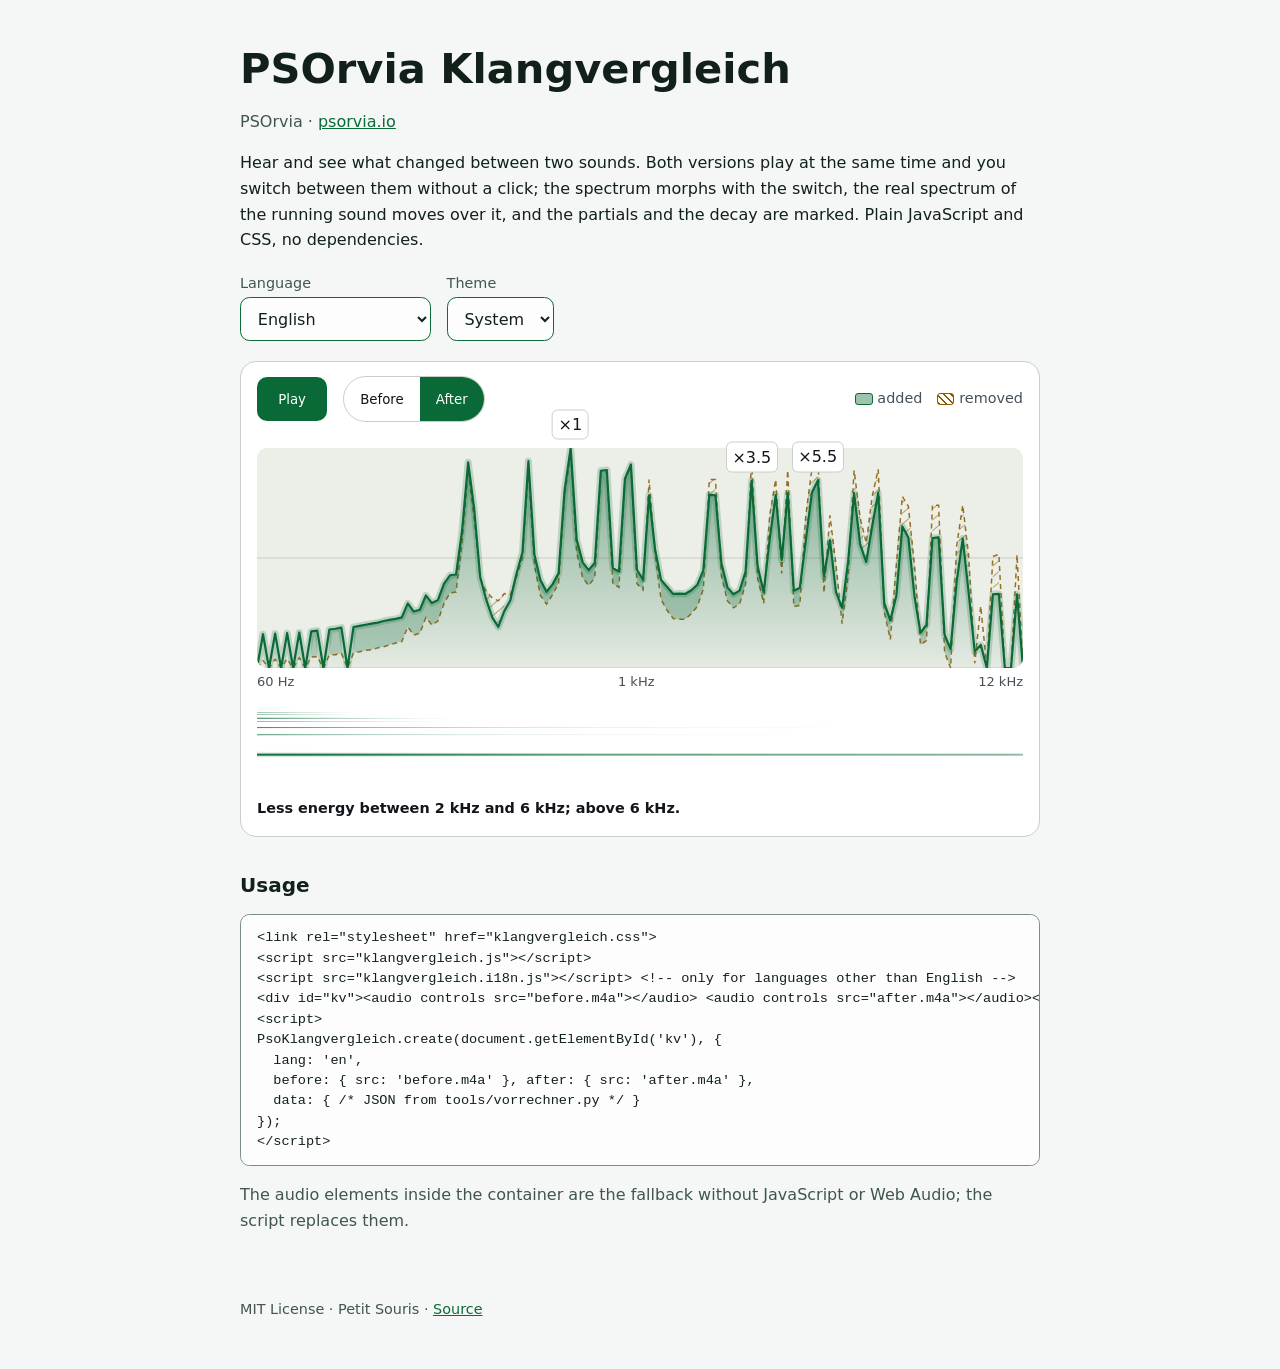
==== index.html @ 24c69f43 "PSOrvia Klangvergleich 1.0.0: before/after listening and spectrum comparison for your website" ====
<!doctype html>
<html lang="en">
<head>
<meta charset="utf-8">
<meta name="viewport" content="width=device-width,initial-scale=1">
<title>PSOrvia Klangvergleich</title>
<meta name="description" content="Hear and see the difference between two sounds: synchronous before/after switch, spectrum areas, live line. Plain JavaScript, no dependencies.">
<link rel="stylesheet" href="klangvergleich.css">
<style>
:root{color-scheme:light dark;--bg:#f4f7f5;--fg:#12201a;--mut:#41564b;--ac:#0a6b38;--card:rgba(255,255,255,.72);--ln:#7a8f84}
@media (prefers-color-scheme:dark){:root:not([data-theme=light]){--bg:#07100c;--fg:#e6f2ec;--mut:#9db5a9;--ac:#3ddc84;--card:rgba(7,16,12,.6);--ln:#5f7769}}
:root[data-theme=dark]{color-scheme:dark;--bg:#07100c;--fg:#e6f2ec;--mut:#9db5a9;--ac:#3ddc84;--card:rgba(7,16,12,.6);--ln:#5f7769}
:root[data-theme=light]{color-scheme:light}
*{box-sizing:border-box}html,body{margin:0}
body{background:var(--bg);color:var(--fg);font:16px/1.6 system-ui,sans-serif;overflow-wrap:anywhere}
main{max-width:52rem;margin:0 auto;padding:5vh 16px 2rem}
h1{font-size:clamp(1.9rem,8vw,2.6rem);margin:0 0 .3rem;line-height:1.15}h2{font-size:1.25rem;margin:2rem 0 .3rem}
.mut{color:var(--mut)}a{color:var(--ac)}
.bar{display:flex;flex-wrap:wrap;gap:.7rem 1rem;margin:1.2rem 0}.bar div{display:flex;flex-direction:column;gap:.15rem}
label{font-size:.9rem;color:var(--mut)}
select{font:inherit;padding:.55rem .8rem;min-height:44px;border-radius:.6rem;border:1px solid var(--ac);background:var(--card);color:var(--fg)}
select:focus-visible,a:focus-visible,pre:focus-visible{outline:3px solid var(--fg);outline-offset:2px}
pre{background:var(--card);border:1px solid var(--ln);padding:.8rem 1rem;border-radius:.6rem;overflow-x:auto;font:.85rem/1.5 ui-monospace,monospace;white-space:pre;overflow-wrap:normal}
footer{max-width:52rem;margin:0 auto;padding:1rem 16px 3rem;font-size:.9rem;color:var(--mut)}
</style>
</head>
<body>
<main>
<h1>PSOrvia Klangvergleich</h1>
<p class="mut">PSOrvia · <a href="https://psorvia.io">psorvia.io</a></p>
<p>Hear and see what changed between two sounds. Both versions play at the same time and you switch between them without a click; the spectrum morphs with the switch, the real spectrum of the running sound moves over it, and the partials and the decay are marked. Plain JavaScript and CSS, no dependencies.</p>
<div class="bar">
<div><label for="lang">Language</label><select id="lang"><option value="en">English</option><option value="de">Deutsch</option><option value="bg">Български</option><option value="cs">Čeština</option><option value="da">Dansk</option><option value="el">Ελληνικά</option><option value="es">Español</option><option value="et">Eesti</option><option value="fi">Suomi</option><option value="fr">Français</option><option value="ga">Gaeilge</option><option value="hr">Hrvatski</option><option value="hu">Magyar</option><option value="id">Indonesia</option><option value="it">Italiano</option><option value="lt">Lietuvių</option><option value="lv">Latviešu</option><option value="mt">Malti</option><option value="nb">Norsk bokmål</option><option value="nl">Nederlands</option><option value="pl">Polski</option><option value="pt">Português</option><option value="pt-BR">Português (Brasil)</option><option value="ro">Română</option><option value="sk">Slovenčina</option><option value="sl">Slovenščina</option><option value="sv">Svenska</option><option value="tr">Türkçe</option><option value="uk">Українська</option></select></div>
<div><label for="theme">Theme</label><select id="theme"><option value="">System</option><option value="light">Light</option><option value="dark">Dark</option></select></div>
</div>
<div id="kv" data-klangvergleich></div>
<h2>Usage</h2>
<pre tabindex="0">&lt;link rel="stylesheet" href="klangvergleich.css"&gt;
&lt;script src="klangvergleich.js"&gt;&lt;/script&gt;
&lt;script src="klangvergleich.i18n.js"&gt;&lt;/script&gt; &lt;!-- only for languages other than English --&gt;
&lt;div id="kv"&gt;&lt;audio controls src="before.m4a"&gt;&lt;/audio&gt; &lt;audio controls src="after.m4a"&gt;&lt;/audio&gt;&lt;/div&gt;
&lt;script&gt;
PsoKlangvergleich.create(document.getElementById('kv'), {
  lang: 'en',
  before: { src: 'before.m4a' }, after: { src: 'after.m4a' },
  data: { /* JSON from tools/vorrechner.py */ }
});
&lt;/script&gt;</pre>
<p class="mut">The audio elements inside the container are the fallback without JavaScript or Web Audio; the script replaces them.</p>
</main>
<footer>MIT License · Petit Souris · <a href="https://github.com/h-peterseim/psorvia-klangvergleich">Source</a></footer>
<script src="klangvergleich.js"></script>
<script src="klangvergleich.i18n.js"></script>
<script id="demo-data" type="application/json">{"before":[-90.0,-58.0,-90.0,-57.6,-90.0,-57.5,-90.0,-57.2,-90.0,-57.0,-56.9,-90.0,-56.4,-56.4,-56.0,-90.0,-55.9,-55.6,-55.2,-55.0,-54.5,-54.2,-53.7,-53.2,-52.8,-48.8,-51.0,-50.5,-46.2,-48.3,-47.2,-42.4,-39.5,-39.3,-25.7,-6.4,-19.1,-35.7,-39.1,-40.9,-41.7,-39.7,-40.1,-35.3,-30.1,-6.1,-32.0,-40.2,-42.6,-40.0,-36.9,-13.2,-1.2,-28.6,-35.4,-37.5,-35.3,-6.8,-6.6,-37.0,-38.0,-8.8,-4.8,-37.0,-38.7,-8.6,-29.1,-41.3,-44.3,-46.5,-46.7,-46.7,-45.2,-43.2,-38.5,-8.6,-8.6,-35.0,-41.7,-43.6,-42.5,-37.2,-3.4,-35.5,-42.4,-18.4,-8.6,-34.2,-6.1,-43.3,-42.9,-18.3,-5.8,-3.4,-39.5,-18.4,-31.9,-47.9,-34.8,-6.1,-19.0,-25.9,-13.2,-5.8,-44.8,-52.2,-31.9,-13.2,-15.9,-32.0,-53.7,-52.5,-15.6,-15.6,-55.8,-60.4,-26.8,-15.6,-29.6,-58.7,-43.1,-64.9,-29.6,-29.0,-70.1,-71.9,-29.1,-69.1],"after":[-90.0,-50.8,-90.0,-50.6,-90.0,-50.5,-90.0,-50.3,-90.0,-50.0,-49.8,-90.0,-49.5,-49.3,-49.0,-90.0,-48.8,-48.5,-48.2,-47.9,-47.6,-47.2,-46.9,-46.6,-46.2,-42.4,-44.6,-44.1,-40.2,-42.3,-41.5,-37.0,-34.7,-34.5,-22.6,-3.9,-16.5,-35.1,-41.3,-46.2,-48.8,-44.5,-41.6,-34.5,-28.5,-3.6,-29.1,-36.0,-39.2,-37.2,-34.2,-11.6,0.0,-25.0,-31.2,-33.3,-31.3,-6.2,-6.0,-32.8,-33.7,-8.4,-4.5,-33.2,-35.9,-12.9,-27.6,-36.0,-37.9,-39.8,-39.7,-39.8,-38.8,-37.3,-33.4,-12.8,-12.9,-31.5,-38.0,-39.9,-38.9,-33.7,-8.9,-32.2,-39.3,-24.8,-12.8,-30.5,-12.3,-38.9,-38.1,-25.1,-12.2,-8.8,-35.0,-25.1,-39.3,-43.6,-31.0,-12.3,-26.2,-31.1,-21.2,-12.2,-42.3,-47.0,-40.2,-21.4,-24.4,-40.4,-50.4,-48.2,-24.6,-24.4,-51.0,-54.8,-36.5,-24.7,-39.7,-55.5,-53.7,-64.2,-39.9,-39.8,-69.2,-69.1,-39.9,-65.4],"bands":[{"from":0,"to":500,"delta":2.5},{"from":500,"to":2000,"delta":-0.4},{"from":2000,"to":6000,"delta":-6.0},{"from":6000,"to":12000,"delta":-9.1}],"peaks":[{"hz":522.9,"db":0.0,"ratio":1.0},{"hz":1831.1,"db":-22.0,"ratio":3.5},{"hz":2877.7,"db":-21.6,"ratio":5.5}],"spectrogram":{"before":"media/glocke-before.png","after":"media/glocke-after.png"}}</script>
<script>
(function(){
var host=document.getElementById('kv'),data=JSON.parse(document.getElementById('demo-data').textContent),api=null;
function build(){
  if(api)api.destroy();
  var l=document.getElementById('lang').value;host.lang=l;
  api=PsoKlangvergleich.create(host,{lang:l,before:{src:'media/glocke-vorher.m4a'},after:{src:'media/glocke-nachher.m4a'},data:data});
}
document.getElementById('lang').addEventListener('change',build);
document.getElementById('theme').addEventListener('change',function(e){var v=e.target.value;if(v)document.documentElement.dataset.theme=v;else delete document.documentElement.dataset.theme});
var q=new URLSearchParams(location.search).get('lang');if(q)document.getElementById('lang').value=q;
host.insertAdjacentHTML('afterbegin','<audio controls src="media/glocke-vorher.m4a"></audio> <audio controls src="media/glocke-nachher.m4a"></audio>');
build();
})();
</script>
</body>
</html>
---- klangvergleich.css ----
/*! PSOrvia Klangvergleich 1.0.0 | MIT | Petit Souris | PSOrvia · psorvia.io */
.pk{--pk-bg: #ffffff;--pk-bg2: #eceee8;--pk-fg: #12161b;--pk-mut: #455059;--pk-line: #c9cec6;--pk-a: #0a6a37;--pk-on: #ffffff;--pk-b: #8a5a00;--pk-focus: #0a4fc4;box-sizing: border-box;border: 1px solid var(--pk-line);border-radius: 16px;padding: .9rem 1rem 1rem;background: var(--pk-bg);color: var(--pk-fg);font: 16px/1.5 system-ui,sans-serif}@media (prefers-color-scheme: dark){:root:not([data-theme="light"]) .pk{--pk-bg: #12171d;--pk-bg2: #1a2028;--pk-fg: #e9edf0;--pk-mut: #a9b3bb;--pk-line: #333c46;--pk-a: #7dffa8;--pk-on: #04140a;--pk-b: #ffc46b;--pk-focus: #8db4ff}}:root[data-theme="dark"] .pk{--pk-bg: #12171d;--pk-bg2: #1a2028;--pk-fg: #e9edf0;--pk-mut: #a9b3bb;--pk-line: #333c46;--pk-a: #7dffa8;--pk-on: #04140a;--pk-b: #ffc46b;--pk-focus: #8db4ff}.pk *,.pk *::before,.pk *::after{box-sizing: border-box}.pk__head{display: flex;flex-wrap: wrap;align-items: center;gap: .5rem 1rem;margin-bottom: .6rem}.pk__btn{min-height: 2.75rem;padding: 0 1.2rem;border-radius: 10px;border: 2px solid var(--pk-a);background: var(--pk-a);color: var(--pk-on);font: 600 1rem inherit;font-family: inherit;cursor: pointer}.pk__chips{display: inline-flex;border: 1px solid var(--pk-line);border-radius: 999px;overflow: hidden}.pk__chip{min-height: 2.75rem;padding: 0 1rem;border: 0;background: transparent;color: var(--pk-fg);font: 600 .95rem inherit;font-family: inherit;cursor: pointer}.pk__chip[aria-pressed="true"]{background: var(--pk-a);color: var(--pk-on)}.pk button:focus-visible{outline: 3px solid var(--pk-focus);outline-offset: 2px}.pk__legend{margin-left: auto;display: inline-flex;align-items: center;gap: .3rem;color: var(--pk-mut);font-size: .9rem}.pk__sw{display: inline-block;width: 1.1rem;height: .8rem;border-radius: 3px;border: 1px solid var(--pk-a)}.pk__sw--gain{background: color-mix(in srgb,var(--pk-a) 40%,transparent)}.pk__sw--loss{margin-left: .6rem;border-color: var(--pk-b);background: repeating-linear-gradient(45deg,var(--pk-b) 0 2px,transparent 2px 5px)}.pk__sr{position: absolute;width: 1px;height: 1px;overflow: hidden;clip-path: inset(50%);white-space: nowrap;margin: 0}.pk__plot{position: relative;margin-top: 1.6rem}.pk__plot svg{display: block;width: 100%;height: 220px;border-radius: 10px;background: var(--pk-bg2)}.pk path,.pk line{vector-effect: non-scaling-stroke}.pk__grid line{stroke: var(--pk-line);stroke-width: 1}.pk__stop-a{stop-color: var(--pk-a);stop-opacity: .5}.pk__stop-a--end{stop-opacity: .03}.pk__stop-b{stop-color: var(--pk-b);stop-opacity: .38}.pk__stop-b--end{stop-opacity: .03}.pk__ghost{fill: none;stroke: var(--pk-b);stroke-width: 1.5;stroke-dasharray: 5 4;opacity: .85}.pk__glow{fill: none;stroke: var(--pk-a);stroke-width: 7;stroke-linejoin: round;opacity: .2}.pk__edge{fill: none;stroke: var(--pk-a);stroke-width: 2.2;stroke-linejoin: round}.pk[data-mode="before"] .pk__glow{stroke: var(--pk-b);opacity: .12}.pk[data-mode="before"] .pk__edge{stroke: var(--pk-b)}.pk[data-mode="before"] .pk__ghost{stroke: var(--pk-a)}.pk__gain{fill: var(--pk-a);fill-opacity: .24;stroke: none}.pk__loss{stroke: none}.pk__hatch{stroke: var(--pk-b);stroke-width: 1.4;opacity: .8}.pk__diff{transition: opacity .3s ease}.pk[data-mode="before"] .pk__diff{opacity: 0}.pk__live{fill: none;stroke: var(--pk-fg);stroke-width: 1.3;opacity: .75;stroke-linejoin: round}.pk[data-playing="true"] .pk__chip[aria-pressed="true"]{box-shadow: inset 0 0 0 2px var(--pk-on)}.pk__peak{position: absolute;transform: translate(-50%,-125%);font: 700 13px/1 inherit;font-family: inherit;padding: .15rem .35rem;border-radius: 6px;background: var(--pk-bg);border: 1px solid var(--pk-line);white-space: nowrap;pointer-events: none}.pk__axis{display: flex;justify-content: space-between;font-size: 13px;color: var(--pk-mut);padding-top: .3rem}.pk__gramwrap{margin-top: .8rem}.pk__gram{height: 84px;border-radius: 8px;background-color: var(--pk-a);-webkit-mask: var(--pk-gram) center / 100% 100% no-repeat;mask: var(--pk-gram) center / 100% 100% no-repeat;outline: 1px solid var(--pk-line)}.pk[data-mode="before"] .pk__gram{background-color: var(--pk-b)}.pk__cap{color: var(--pk-mut);font-size: .9rem;margin: .6rem 0 0}.pk__cap strong,.pk__heard{color: var(--pk-fg);font-weight: 700}@media (max-width: 40rem){.pk__plot svg{height: 170px}.pk__legend{margin-left: 0}}@media (prefers-reduced-motion: reduce){.pk__diff{transition: none}}
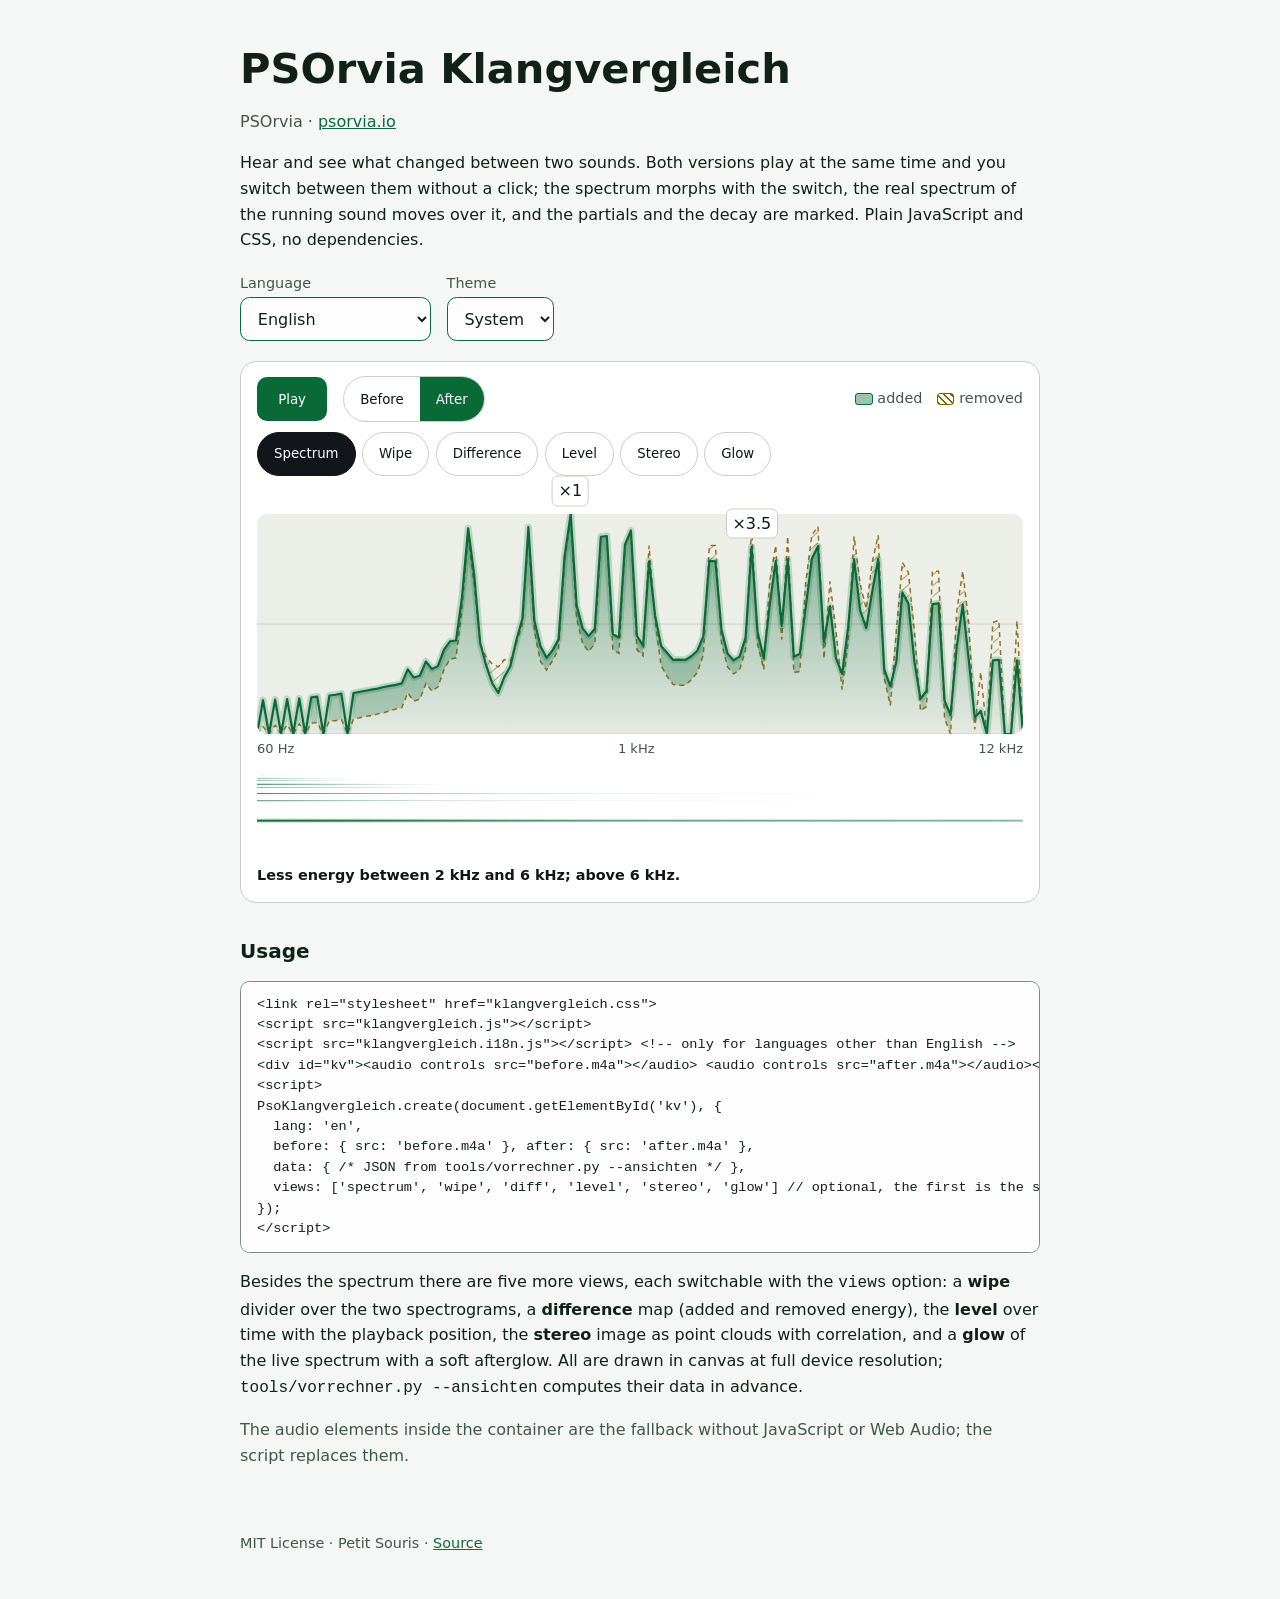
==== commit b0cdee4a: "Extra views: wipe, difference, level, stereo and glow (canvas, 29 languages)" ====
--- a/index.html
+++ b/index.html
@@ -43,22 +43,24 @@
 PsoKlangvergleich.create(document.getElementById('kv'), {
   lang: 'en',
   before: { src: 'before.m4a' }, after: { src: 'after.m4a' },
-  data: { /* JSON from tools/vorrechner.py */ }
+  data: { /* JSON from tools/vorrechner.py --ansichten */ },
+  views: ['spectrum', 'wipe', 'diff', 'level', 'stereo', 'glow'] // optional, the first is the start view; default is only 'spectrum'
 });
 &lt;/script&gt;</pre>
+<p>Besides the spectrum there are five more views, each switchable with the <code>views</code> option: a <strong>wipe</strong> divider over the two spectrograms, a <strong>difference</strong> map (added and removed energy), the <strong>level</strong> over time with the playback position, the <strong>stereo</strong> image as point clouds with correlation, and a <strong>glow</strong> of the live spectrum with a soft afterglow. All are drawn in canvas at full device resolution; <code>tools/vorrechner.py --ansichten</code> computes their data in advance.</p>
 <p class="mut">The audio elements inside the container are the fallback without JavaScript or Web Audio; the script replaces them.</p>
 </main>
 <footer>MIT License · Petit Souris · <a href="https://github.com/h-peterseim/psorvia-klangvergleich">Source</a></footer>
 <script src="klangvergleich.js"></script>
 <script src="klangvergleich.i18n.js"></script>
-<script id="demo-data" type="application/json">{"before":[-90.0,-58.0,-90.0,-57.6,-90.0,-57.5,-90.0,-57.2,-90.0,-57.0,-56.9,-90.0,-56.4,-56.4,-56.0,-90.0,-55.9,-55.6,-55.2,-55.0,-54.5,-54.2,-53.7,-53.2,-52.8,-48.8,-51.0,-50.5,-46.2,-48.3,-47.2,-42.4,-39.5,-39.3,-25.7,-6.4,-19.1,-35.7,-39.1,-40.9,-41.7,-39.7,-40.1,-35.3,-30.1,-6.1,-32.0,-40.2,-42.6,-40.0,-36.9,-13.2,-1.2,-28.6,-35.4,-37.5,-35.3,-6.8,-6.6,-37.0,-38.0,-8.8,-4.8,-37.0,-38.7,-8.6,-29.1,-41.3,-44.3,-46.5,-46.7,-46.7,-45.2,-43.2,-38.5,-8.6,-8.6,-35.0,-41.7,-43.6,-42.5,-37.2,-3.4,-35.5,-42.4,-18.4,-8.6,-34.2,-6.1,-43.3,-42.9,-18.3,-5.8,-3.4,-39.5,-18.4,-31.9,-47.9,-34.8,-6.1,-19.0,-25.9,-13.2,-5.8,-44.8,-52.2,-31.9,-13.2,-15.9,-32.0,-53.7,-52.5,-15.6,-15.6,-55.8,-60.4,-26.8,-15.6,-29.6,-58.7,-43.1,-64.9,-29.6,-29.0,-70.1,-71.9,-29.1,-69.1],"after":[-90.0,-50.8,-90.0,-50.6,-90.0,-50.5,-90.0,-50.3,-90.0,-50.0,-49.8,-90.0,-49.5,-49.3,-49.0,-90.0,-48.8,-48.5,-48.2,-47.9,-47.6,-47.2,-46.9,-46.6,-46.2,-42.4,-44.6,-44.1,-40.2,-42.3,-41.5,-37.0,-34.7,-34.5,-22.6,-3.9,-16.5,-35.1,-41.3,-46.2,-48.8,-44.5,-41.6,-34.5,-28.5,-3.6,-29.1,-36.0,-39.2,-37.2,-34.2,-11.6,0.0,-25.0,-31.2,-33.3,-31.3,-6.2,-6.0,-32.8,-33.7,-8.4,-4.5,-33.2,-35.9,-12.9,-27.6,-36.0,-37.9,-39.8,-39.7,-39.8,-38.8,-37.3,-33.4,-12.8,-12.9,-31.5,-38.0,-39.9,-38.9,-33.7,-8.9,-32.2,-39.3,-24.8,-12.8,-30.5,-12.3,-38.9,-38.1,-25.1,-12.2,-8.8,-35.0,-25.1,-39.3,-43.6,-31.0,-12.3,-26.2,-31.1,-21.2,-12.2,-42.3,-47.0,-40.2,-21.4,-24.4,-40.4,-50.4,-48.2,-24.6,-24.4,-51.0,-54.8,-36.5,-24.7,-39.7,-55.5,-53.7,-64.2,-39.9,-39.8,-69.2,-69.1,-39.9,-65.4],"bands":[{"from":0,"to":500,"delta":2.5},{"from":500,"to":2000,"delta":-0.4},{"from":2000,"to":6000,"delta":-6.0},{"from":6000,"to":12000,"delta":-9.1}],"peaks":[{"hz":522.9,"db":0.0,"ratio":1.0},{"hz":1831.1,"db":-22.0,"ratio":3.5},{"hz":2877.7,"db":-21.6,"ratio":5.5}],"spectrogram":{"before":"media/glocke-before.png","after":"media/glocke-after.png"}}</script>
+<script id="demo-data" type="application/json">{"before":[-90.0,-58.0,-90.0,-57.6,-90.0,-57.5,-90.0,-57.2,-90.0,-57.0,-56.9,-90.0,-56.4,-56.4,-56.0,-90.0,-55.9,-55.6,-55.2,-55.0,-54.5,-54.2,-53.7,-53.2,-52.8,-48.8,-51.0,-50.5,-46.2,-48.3,-47.2,-42.4,-39.5,-39.3,-25.7,-6.4,-19.1,-35.7,-39.1,-40.9,-41.7,-39.7,-40.1,-35.3,-30.1,-6.1,-32.0,-40.2,-42.6,-40.0,-36.9,-13.2,-1.2,-28.6,-35.4,-37.5,-35.3,-6.8,-6.6,-37.0,-38.0,-8.8,-4.8,-37.0,-38.7,-8.6,-29.1,-41.3,-44.3,-46.5,-46.7,-46.7,-45.2,-43.2,-38.5,-8.6,-8.6,-35.0,-41.7,-43.6,-42.5,-37.2,-3.4,-35.5,-42.4,-18.4,-8.6,-34.2,-6.1,-43.3,-42.9,-18.3,-5.8,-3.4,-39.5,-18.4,-31.9,-47.9,-34.8,-6.1,-19.0,-25.9,-13.2,-5.8,-44.8,-52.2,-31.9,-13.2,-15.9,-32.0,-53.7,-52.5,-15.6,-15.6,-55.8,-60.4,-26.8,-15.6,-29.6,-58.7,-43.1,-64.9,-29.6,-29.0,-70.1,-71.9,-29.1,-69.1],"after":[-90.0,-50.8,-90.0,-50.6,-90.0,-50.5,-90.0,-50.3,-90.0,-50.0,-49.8,-90.0,-49.5,-49.3,-49.0,-90.0,-48.8,-48.5,-48.2,-47.9,-47.6,-47.2,-46.9,-46.6,-46.2,-42.4,-44.6,-44.1,-40.2,-42.3,-41.5,-37.0,-34.7,-34.5,-22.6,-3.9,-16.5,-35.1,-41.3,-46.2,-48.8,-44.5,-41.6,-34.5,-28.5,-3.6,-29.1,-36.0,-39.2,-37.2,-34.2,-11.6,0.0,-25.0,-31.2,-33.3,-31.3,-6.2,-6.0,-32.8,-33.7,-8.4,-4.5,-33.2,-35.9,-12.9,-27.6,-36.0,-37.9,-39.8,-39.7,-39.8,-38.8,-37.3,-33.4,-12.8,-12.9,-31.5,-38.0,-39.9,-38.9,-33.7,-8.9,-32.2,-39.3,-24.8,-12.8,-30.5,-12.3,-38.9,-38.1,-25.1,-12.2,-8.8,-35.0,-25.1,-39.3,-43.6,-31.0,-12.3,-26.2,-31.1,-21.2,-12.2,-42.3,-47.0,-40.2,-21.4,-24.4,-40.4,-50.4,-48.2,-24.6,-24.4,-51.0,-54.8,-36.5,-24.7,-39.7,-55.5,-53.7,-64.2,-39.9,-39.8,-69.2,-69.1,-39.9,-65.4],"bands":[{"from":0,"to":500,"delta":2.5},{"from":500,"to":2000,"delta":-0.4},{"from":2000,"to":6000,"delta":-6.0},{"from":6000,"to":12000,"delta":-9.1}],"peaks":[{"hz":522.9,"db":0.0,"ratio":1.0},{"hz":1831.1,"db":-22.0,"ratio":3.5},{"hz":2877.7,"db":-21.6,"ratio":5.5}],"spectrogram":{"before":"media/glocke-before.png","after":"media/glocke-after.png"},"grams":{"w":320,"h":144,"dur":6.0,"before":"[base64]/[base64]/[base64]/[base64]/[base64]/[base64]/[base64]/[base64]/[base64]/[base64]/[base64]/[base64]/[base64]/[base64]/[base64]/[base64]","after":"[base64]/[base64]/[base64]/s6ufk4d7b2NXSz8zJxsK/[base64]/X08e/[base64]/[base64]/d2tfU0c7LyMXCv7y5trOvrKmmo6CcmZaTkI2KhoOAfXp3c3BtamdlY2FfXVxaWFZUUlFPTUtJSEdGRURCQUA/[base64]/[base64]/[base64]/[base64]/v/////+/v39/Pv6+vn49/b19PPy8fDv7u3s6+rp6Ofm5eTj4uDf3t3c29rZ2NfW1dTT0tHQz83My8vKysrJycnIyMjHx8fGxsbFxcXExMTDw8PCwsLBwcHAwMC/[base64]/[base64]/v7+vr5+Pj39vX08/Py8fDv7u3s6+rp6Ofl5OPi4eDf3t3c29rZ2NfW1dTT0tHPzs3My8rJyMfHxsbGxcXFxMTEw8PDwsLCwcHBwMDAv7+/[base64]/Py8fDw7+7t7Ovq6ejn5uXk4+Lh4N/e3dzb2tnY19XU09LR0M/OzczLysnIx8bFxMPBwcDAv7+/[base64]/[base64]/[base64]/[base64]/[base64]"},"level":{"before":{"rms":[-90.0,-90.0,-90.0,-31.9,-23.0,-22.9,-22.9,-23.0,-23.0,-23.0,-22.9,-22.9,-23.0,-23.0,-22.9,-22.9,-23.0,-23.0,-22.9,-22.9,-22.9,-23.0,-23.0,-22.9,-22.9,-23.0,-23.0,-22.9,-22.9,-22.9,-23.0,-22.9,-22.9,-22.9,-25.3,-90.0,-90.0,-90.0,-90.0,-90.0,-41.5,-23.4,-23.4,-23.4,-23.3,-23.4,-23.4,-23.4,-23.4,-23.4,-23.4,-23.4,-23.4,-23.4,-23.4,-23.4,-23.4,-23.4,-23.4,-23.4,-23.4,-23.4,-23.4,-23.4,-23.4,-23.4,-23.4,-23.4,-23.4,-23.3,-23.4,-24.9,-90.0,-90.0,-90.0,-90.0,-90.0,-90.0,-23.8,-23.4,-23.3,-23.4,-23.4,-23.4,-23.4,-23.4,-23.4,-23.4,-23.4,-23.3,-23.4,-23.4,-23.4,-23.3,-23.4,-23.4,-23.4,-23.3,-23.4,-23.4,-23.4,-23.3,-23.4,-23.4,-23.4,-23.4,-29.4,-22.3,-18.7,-18.7,-18.7,-18.7,-18.8,-18.7,-18.7,-18.7,-18.7,-18.8,-18.8,-18.7,-18.7,-18.8,-18.7,-18.8,-18.7,-22.3,-90.0,-90.0,-90.0,-90.0,-90.0,-90.0,-90.0,-90.0,-90.0,-90.0,-90.0,-90.0,-90.0,-90.0,-90.0,-90.0,-90.0,-90.0,-90.0,-90.0,-90.0,-90.0,-90.0,-90.0,-90.0,-90.0,-90.0,-90.0,-90.0,-90.0,-90.0,-90.0,-90.0,-90.0],"peak":[-90.0,-90.0,-90.0,-19.8,-19.8,-19.8,-19.8,-19.8,-19.8,-19.8,-19.8,-19.8,-19.8,-19.8,-19.8,-19.8,-19.8,-19.8,-19.8,-19.8,-19.8,-19.8,-19.8,-19.8,-19.8,-19.8,-19.8,-19.8,-19.8,-19.8,-19.8,-19.8,-19.8,-19.8,-19.8,-82.7,-90.0,-90.0,-90.0,-90.0,-20.2,-20.3,-20.3,-20.3,-20.3,-20.3,-20.2,-20.3,-20.3,-20.3,-20.3,-20.3,-20.3,-20.3,-20.3,-20.2,-20.3,-20.3,-20.3,-20.3,-20.3,-20.3,-20.3,-20.2,-20.3,-20.3,-20.3,-20.3,-20.3,-20.2,-20.3,-20.2,-71.8,-90.0,-90.0,-90.0,-90.0,-90.0,-20.2,-20.3,-20.2,-20.3,-20.3,-20.3,-20.2,-20.3,-20.3,-20.3,-20.3,-20.2,-20.3,-20.3,-20.3,-20.3,-20.3,-20.3,-20.3,-20.3,-20.3,-20.3,-20.2,-20.3,-20.3,-20.2,-20.3,-20.2,-20.0,-11.0,-11.0,-11.2,-11.4,-11.2,-11.1,-11.4,-11.1,-11.1,-11.1,-11.1,-11.2,-11.1,-11.1,-11.1,-11.1,-11.0,-11.0,-11.0,-90.0,-90.0,-90.0,-90.0,-90.0,-90.0,-90.0,-90.0,-90.0,-90.0,-90.0,-90.0,-90.0,-90.0,-90.0,-90.0,-90.0,-90.0,-90.0,-90.0,-90.0,-90.0,-90.0,-90.0,-90.0,-90.0,-90.0,-90.0,-90.0,-90.0,-90.0,-90.0,-90.0,-90.0]},"after":{"rms":[-90.0,-90.0,-90.0,-24.5,-16.3,-17.7,-19.1,-20.4,-21.8,-23.2,-24.6,-25.9,-27.3,-28.7,-30.1,-31.5,-32.8,-34.2,-35.2,-35.6,-36.1,-36.5,-36.9,-37.4,-37.8,-38.2,-38.6,-39.1,-39.5,-39.9,-40.4,-40.8,-41.2,-41.7,-42.7,-50.2,-59.8,-69.5,-79.1,-88.7,-34.0,-16.5,-17.9,-19.3,-20.7,-22.1,-23.4,-24.8,-26.2,-27.6,-29.0,-30.3,-31.7,-33.1,-34.5,-35.5,-36.0,-36.4,-36.9,-37.3,-37.7,-38.1,-38.6,-39.0,-39.4,-39.9,-40.3,-40.7,-41.2,-41.6,-42.0,-42.8,-49.5,-59.1,-68.8,-78.4,-88.1,-90.0,-16.9,-17.8,-19.1,-20.5,-21.9,-23.3,-24.7,-26.0,-27.4,-28.8,-30.2,-31.5,-32.9,-34.3,-35.5,-35.9,-36.4,-36.8,-37.2,-37.7,-38.1,-38.5,-38.9,-39.4,-39.8,-40.3,-40.7,-41.1,-43.5,-15.1,-12.5,-13.9,-15.3,-16.7,-18.1,-19.3,-20.9,-22.1,-23.5,-25.0,-26.4,-27.7,-29.0,-30.5,-31.2,-31.6,-31.9,-33.5,-41.8,-51.3,-60.9,-70.5,-80.3,-89.7,-90.0,-90.0,-90.0,-90.0,-90.0,-90.0,-90.0,-90.0,-90.0,-90.0,-90.0,-90.0,-90.0,-90.0,-90.0,-90.0,-90.0,-90.0,-90.0,-90.0,-90.0,-90.0,-90.0,-90.0,-90.0,-90.0,-90.0,-90.0],"peak":[-90.0,-90.0,-90.0,-12.4,-12.6,-13.9,-15.3,-16.7,-18.2,-19.5,-20.9,-22.3,-23.6,-25.0,-26.4,-27.8,-29.1,-30.5,-32.0,-32.4,-32.8,-33.3,-33.7,-34.1,-34.6,-35.0,-35.5,-35.8,-36.3,-36.7,-37.1,-37.5,-38.0,-38.4,-38.9,-43.2,-52.9,-62.6,-72.1,-81.9,-12.8,-12.8,-14.2,-15.6,-17.0,-18.3,-19.8,-21.2,-22.5,-23.9,-25.3,-26.6,-28.0,-29.4,-30.8,-32.2,-32.7,-33.2,-33.6,-34.0,-34.5,-34.9,-35.4,-35.8,-36.3,-36.7,-37.1,-37.5,-37.9,-38.3,-38.8,-39.2,-42.5,-52.1,-61.8,-71.4,-81.1,-90.0,-12.8,-14.0,-15.4,-16.8,-18.2,-19.6,-21.0,-22.4,-23.7,-25.1,-26.5,-27.9,-29.3,-30.6,-32.0,-32.7,-33.2,-33.6,-34.0,-34.5,-34.8,-35.3,-35.7,-36.2,-36.6,-37.0,-37.5,-37.9,-38.3,-3.8,-4.7,-6.4,-7.9,-9.4,-11.2,-12.6,-14.7,-16.2,-17.0,-18.0,-19.2,-20.2,-21.4,-22.8,-23.9,-24.3,-24.8,-25.5,-31.8,-41.6,-51.6,-61.7,-71.2,-80.1,-89.1,-90.0,-90.0,-90.0,-90.0,-90.0,-90.0,-90.0,-90.0,-90.0,-90.0,-90.0,-90.0,-90.0,-90.0,-90.0,-90.0,-90.0,-90.0,-90.0,-90.0,-90.0,-90.0,-90.0,-90.0,-90.0,-90.0,-90.0]},"dur":12.5},"stereo":{"before":{"d":"[base64]/[base64]/[base64]","corr":0.98},"after":{"d":"[base64]/[base64]","corr":0.98},"n":64}}</script>
 <script>
 (function(){
 var host=document.getElementById('kv'),data=JSON.parse(document.getElementById('demo-data').textContent),api=null;
 function build(){
   if(api)api.destroy();
   var l=document.getElementById('lang').value;host.lang=l;
-  api=PsoKlangvergleich.create(host,{lang:l,before:{src:'media/glocke-vorher.m4a'},after:{src:'media/glocke-nachher.m4a'},data:data});
+  api=PsoKlangvergleich.create(host,{lang:l,before:{src:'media/glocke-vorher.m4a'},after:{src:'media/glocke-nachher.m4a'},data:data,views:['spectrum','wipe','diff','level','stereo','glow']});
 }
 document.getElementById('lang').addEventListener('change',build);
 document.getElementById('theme').addEventListener('change',function(e){var v=e.target.value;if(v)document.documentElement.dataset.theme=v;else delete document.documentElement.dataset.theme});
--- a/klangvergleich.css
+++ b/klangvergleich.css
@@ -1,2 +1,2 @@
 /*! PSOrvia Klangvergleich 1.0.0 | MIT | Petit Souris | PSOrvia · psorvia.io */
-.pk{--pk-bg: #ffffff;--pk-bg2: #eceee8;--pk-fg: #12161b;--pk-mut: #455059;--pk-line: #c9cec6;--pk-a: #0a6a37;--pk-on: #ffffff;--pk-b: #8a5a00;--pk-focus: #0a4fc4;box-sizing: border-box;border: 1px solid var(--pk-line);border-radius: 16px;padding: .9rem 1rem 1rem;background: var(--pk-bg);color: var(--pk-fg);font: 16px/1.5 system-ui,sans-serif}@media (prefers-color-scheme: dark){:root:not([data-theme="light"]) .pk{--pk-bg: #12171d;--pk-bg2: #1a2028;--pk-fg: #e9edf0;--pk-mut: #a9b3bb;--pk-line: #333c46;--pk-a: #7dffa8;--pk-on: #04140a;--pk-b: #ffc46b;--pk-focus: #8db4ff}}:root[data-theme="dark"] .pk{--pk-bg: #12171d;--pk-bg2: #1a2028;--pk-fg: #e9edf0;--pk-mut: #a9b3bb;--pk-line: #333c46;--pk-a: #7dffa8;--pk-on: #04140a;--pk-b: #ffc46b;--pk-focus: #8db4ff}.pk *,.pk *::before,.pk *::after{box-sizing: border-box}.pk__head{display: flex;flex-wrap: wrap;align-items: center;gap: .5rem 1rem;margin-bottom: .6rem}.pk__btn{min-height: 2.75rem;padding: 0 1.2rem;border-radius: 10px;border: 2px solid var(--pk-a);background: var(--pk-a);color: var(--pk-on);font: 600 1rem inherit;font-family: inherit;cursor: pointer}.pk__chips{display: inline-flex;border: 1px solid var(--pk-line);border-radius: 999px;overflow: hidden}.pk__chip{min-height: 2.75rem;padding: 0 1rem;border: 0;background: transparent;color: var(--pk-fg);font: 600 .95rem inherit;font-family: inherit;cursor: pointer}.pk__chip[aria-pressed="true"]{background: var(--pk-a);color: var(--pk-on)}.pk button:focus-visible{outline: 3px solid var(--pk-focus);outline-offset: 2px}.pk__legend{margin-left: auto;display: inline-flex;align-items: center;gap: .3rem;color: var(--pk-mut);font-size: .9rem}.pk__sw{display: inline-block;width: 1.1rem;height: .8rem;border-radius: 3px;border: 1px solid var(--pk-a)}.pk__sw--gain{background: color-mix(in srgb,var(--pk-a) 40%,transparent)}.pk__sw--loss{margin-left: .6rem;border-color: var(--pk-b);background: repeating-linear-gradient(45deg,var(--pk-b) 0 2px,transparent 2px 5px)}.pk__sr{position: absolute;width: 1px;height: 1px;overflow: hidden;clip-path: inset(50%);white-space: nowrap;margin: 0}.pk__plot{position: relative;margin-top: 1.6rem}.pk__plot svg{display: block;width: 100%;height: 220px;border-radius: 10px;background: var(--pk-bg2)}.pk path,.pk line{vector-effect: non-scaling-stroke}.pk__grid line{stroke: var(--pk-line);stroke-width: 1}.pk__stop-a{stop-color: var(--pk-a);stop-opacity: .5}.pk__stop-a--end{stop-opacity: .03}.pk__stop-b{stop-color: var(--pk-b);stop-opacity: .38}.pk__stop-b--end{stop-opacity: .03}.pk__ghost{fill: none;stroke: var(--pk-b);stroke-width: 1.5;stroke-dasharray: 5 4;opacity: .85}.pk__glow{fill: none;stroke: var(--pk-a);stroke-width: 7;stroke-linejoin: round;opacity: .2}.pk__edge{fill: none;stroke: var(--pk-a);stroke-width: 2.2;stroke-linejoin: round}.pk[data-mode="before"] .pk__glow{stroke: var(--pk-b);opacity: .12}.pk[data-mode="before"] .pk__edge{stroke: var(--pk-b)}.pk[data-mode="before"] .pk__ghost{stroke: var(--pk-a)}.pk__gain{fill: var(--pk-a);fill-opacity: .24;stroke: none}.pk__loss{stroke: none}.pk__hatch{stroke: var(--pk-b);stroke-width: 1.4;opacity: .8}.pk__diff{transition: opacity .3s ease}.pk[data-mode="before"] .pk__diff{opacity: 0}.pk__live{fill: none;stroke: var(--pk-fg);stroke-width: 1.3;opacity: .75;stroke-linejoin: round}.pk[data-playing="true"] .pk__chip[aria-pressed="true"]{box-shadow: inset 0 0 0 2px var(--pk-on)}.pk__peak{position: absolute;transform: translate(-50%,-125%);font: 700 13px/1 inherit;font-family: inherit;padding: .15rem .35rem;border-radius: 6px;background: var(--pk-bg);border: 1px solid var(--pk-line);white-space: nowrap;pointer-events: none}.pk__axis{display: flex;justify-content: space-between;font-size: 13px;color: var(--pk-mut);padding-top: .3rem}.pk__gramwrap{margin-top: .8rem}.pk__gram{height: 84px;border-radius: 8px;background-color: var(--pk-a);-webkit-mask: var(--pk-gram) center / 100% 100% no-repeat;mask: var(--pk-gram) center / 100% 100% no-repeat;outline: 1px solid var(--pk-line)}.pk[data-mode="before"] .pk__gram{background-color: var(--pk-b)}.pk__cap{color: var(--pk-mut);font-size: .9rem;margin: .6rem 0 0}.pk__cap strong,.pk__heard{color: var(--pk-fg);font-weight: 700}@media (max-width: 40rem){.pk__plot svg{height: 170px}.pk__legend{margin-left: 0}}@media (prefers-reduced-motion: reduce){.pk__diff{transition: none}}
+.pk{--pk-bg: #ffffff;--pk-bg2: #eceee8;--pk-fg: #12161b;--pk-mut: #455059;--pk-line: #c9cec6;--pk-a: #0a6a37;--pk-on: #ffffff;--pk-b: #8a5a00;--pk-focus: #0a4fc4;box-sizing: border-box;border: 1px solid var(--pk-line);border-radius: 16px;padding: .9rem 1rem 1rem;background: var(--pk-bg);color: var(--pk-fg);font: 16px/1.5 system-ui,sans-serif}@media (prefers-color-scheme: dark){:root:not([data-theme="light"]) .pk{--pk-bg: #12171d;--pk-bg2: #1a2028;--pk-fg: #e9edf0;--pk-mut: #a9b3bb;--pk-line: #333c46;--pk-a: #7dffa8;--pk-on: #04140a;--pk-b: #ffc46b;--pk-focus: #8db4ff}}:root[data-theme="dark"] .pk{--pk-bg: #12171d;--pk-bg2: #1a2028;--pk-fg: #e9edf0;--pk-mut: #a9b3bb;--pk-line: #333c46;--pk-a: #7dffa8;--pk-on: #04140a;--pk-b: #ffc46b;--pk-focus: #8db4ff}.pk *,.pk *::before,.pk *::after{box-sizing: border-box}.pk__head{display: flex;flex-wrap: wrap;align-items: center;gap: .5rem 1rem;margin-bottom: .6rem}.pk__btn{min-height: 2.75rem;padding: 0 1.2rem;border-radius: 10px;border: 2px solid var(--pk-a);background: var(--pk-a);color: var(--pk-on);font: 600 1rem inherit;font-family: inherit;cursor: pointer}.pk__chips{display: inline-flex;border: 1px solid var(--pk-line);border-radius: 999px;overflow: hidden}.pk__chip{min-height: 2.75rem;padding: 0 1rem;border: 0;background: transparent;color: var(--pk-fg);font: 600 .95rem inherit;font-family: inherit;cursor: pointer}.pk__chip[aria-pressed="true"]{background: var(--pk-a);color: var(--pk-on)}.pk button:focus-visible{outline: 3px solid var(--pk-focus);outline-offset: 2px}.pk__legend{margin-left: auto;display: inline-flex;align-items: center;gap: .3rem;color: var(--pk-mut);font-size: .9rem}.pk__sw{display: inline-block;width: 1.1rem;height: .8rem;border-radius: 3px;border: 1px solid var(--pk-a)}.pk__sw--gain{background: color-mix(in srgb,var(--pk-a) 40%,transparent)}.pk__sw--loss{margin-left: .6rem;border-color: var(--pk-b);background: repeating-linear-gradient(45deg,var(--pk-b) 0 2px,transparent 2px 5px)}.pk__sr{position: absolute;width: 1px;height: 1px;overflow: hidden;clip-path: inset(50%);white-space: nowrap;margin: 0}.pk__plot{position: relative;margin-top: 2.4rem}.pk__plot svg{display: block;width: 100%;height: 220px;border-radius: 10px;background: var(--pk-bg2)}.pk path,.pk line{vector-effect: non-scaling-stroke}.pk__grid line{stroke: var(--pk-line);stroke-width: 1}.pk__stop-a{stop-color: var(--pk-a);stop-opacity: .5}.pk__stop-a--end{stop-opacity: .03}.pk__stop-b{stop-color: var(--pk-b);stop-opacity: .38}.pk__stop-b--end{stop-opacity: .03}.pk__ghost{fill: none;stroke: var(--pk-b);stroke-width: 1.5;stroke-dasharray: 5 4;opacity: .85}.pk__glow{fill: none;stroke: var(--pk-a);stroke-width: 7;stroke-linejoin: round;opacity: .2}.pk__edge{fill: none;stroke: var(--pk-a);stroke-width: 2.2;stroke-linejoin: round}.pk[data-mode="before"] .pk__glow{stroke: var(--pk-b);opacity: .12}.pk[data-mode="before"] .pk__edge{stroke: var(--pk-b)}.pk[data-mode="before"] .pk__ghost{stroke: var(--pk-a)}.pk__gain{fill: var(--pk-a);fill-opacity: .24;stroke: none}.pk__loss{stroke: none}.pk__hatch{stroke: var(--pk-b);stroke-width: 1.4;opacity: .8}.pk__diff{transition: opacity .3s ease}.pk[data-mode="before"] .pk__diff{opacity: 0}.pk__live{fill: none;stroke: var(--pk-fg);stroke-width: 1.3;opacity: .75;stroke-linejoin: round}.pk[data-playing="true"] .pk__chip[aria-pressed="true"]{box-shadow: inset 0 0 0 2px var(--pk-on)}.pk__peak{position: absolute;transform: translate(-50%,-125%);font: 700 13px/1 inherit;font-family: inherit;padding: .15rem .35rem;border-radius: 6px;background: var(--pk-bg);border: 1px solid var(--pk-line);white-space: nowrap;pointer-events: none}.pk__axis{display: flex;justify-content: space-between;font-size: 13px;color: var(--pk-mut);padding-top: .3rem}.pk__gramwrap{margin-top: .8rem}.pk__gram{height: 84px;border-radius: 8px;background-color: var(--pk-a);-webkit-mask: var(--pk-gram) center / 100% 100% no-repeat;mask: var(--pk-gram) center / 100% 100% no-repeat;outline: 1px solid var(--pk-line)}.pk[data-mode="before"] .pk__gram{background-color: var(--pk-b)}.pk__cap{color: var(--pk-mut);font-size: .9rem;margin: .6rem 0 0}.pk__cap strong,.pk__heard{color: var(--pk-fg);font-weight: 700}@media (max-width: 40rem){.pk__plot svg{height: 170px}.pk__legend{margin-left: 0}}@media (prefers-reduced-motion: reduce){.pk__diff{transition: none}}.pk [hidden]{display: none !important}.pk__views{display: flex;flex-wrap: wrap;gap: .4rem;margin: 0 0 .7rem}.pk__vchip{min-height: 2.75rem;padding: 0 1rem;border-radius: 999px;border: 1px solid var(--pk-line);background: transparent;color: var(--pk-fg);font: 600 .95rem inherit;font-family: inherit;cursor: pointer}.pk__vchip:hover{border-color: var(--pk-a)}.pk__vchip[aria-pressed="true"]{background: var(--pk-fg);color: var(--pk-bg);border-color: var(--pk-fg)}.pk__cv{display: block;width: 100%;height: 280px;border-radius: 10px;background: var(--pk-bg2);touch-action: pan-y}.pk__v--wipe .pk__cv{cursor: ew-resize}.pk__range{display: block;width: 100%;min-height: 2.75rem;margin: .4rem 0 0;accent-color: var(--pk-a)}.pk__range:focus-visible{outline: 3px solid var(--pk-focus);outline-offset: 2px}@media (max-width: 40rem){.pk__cv{height: 230px}}
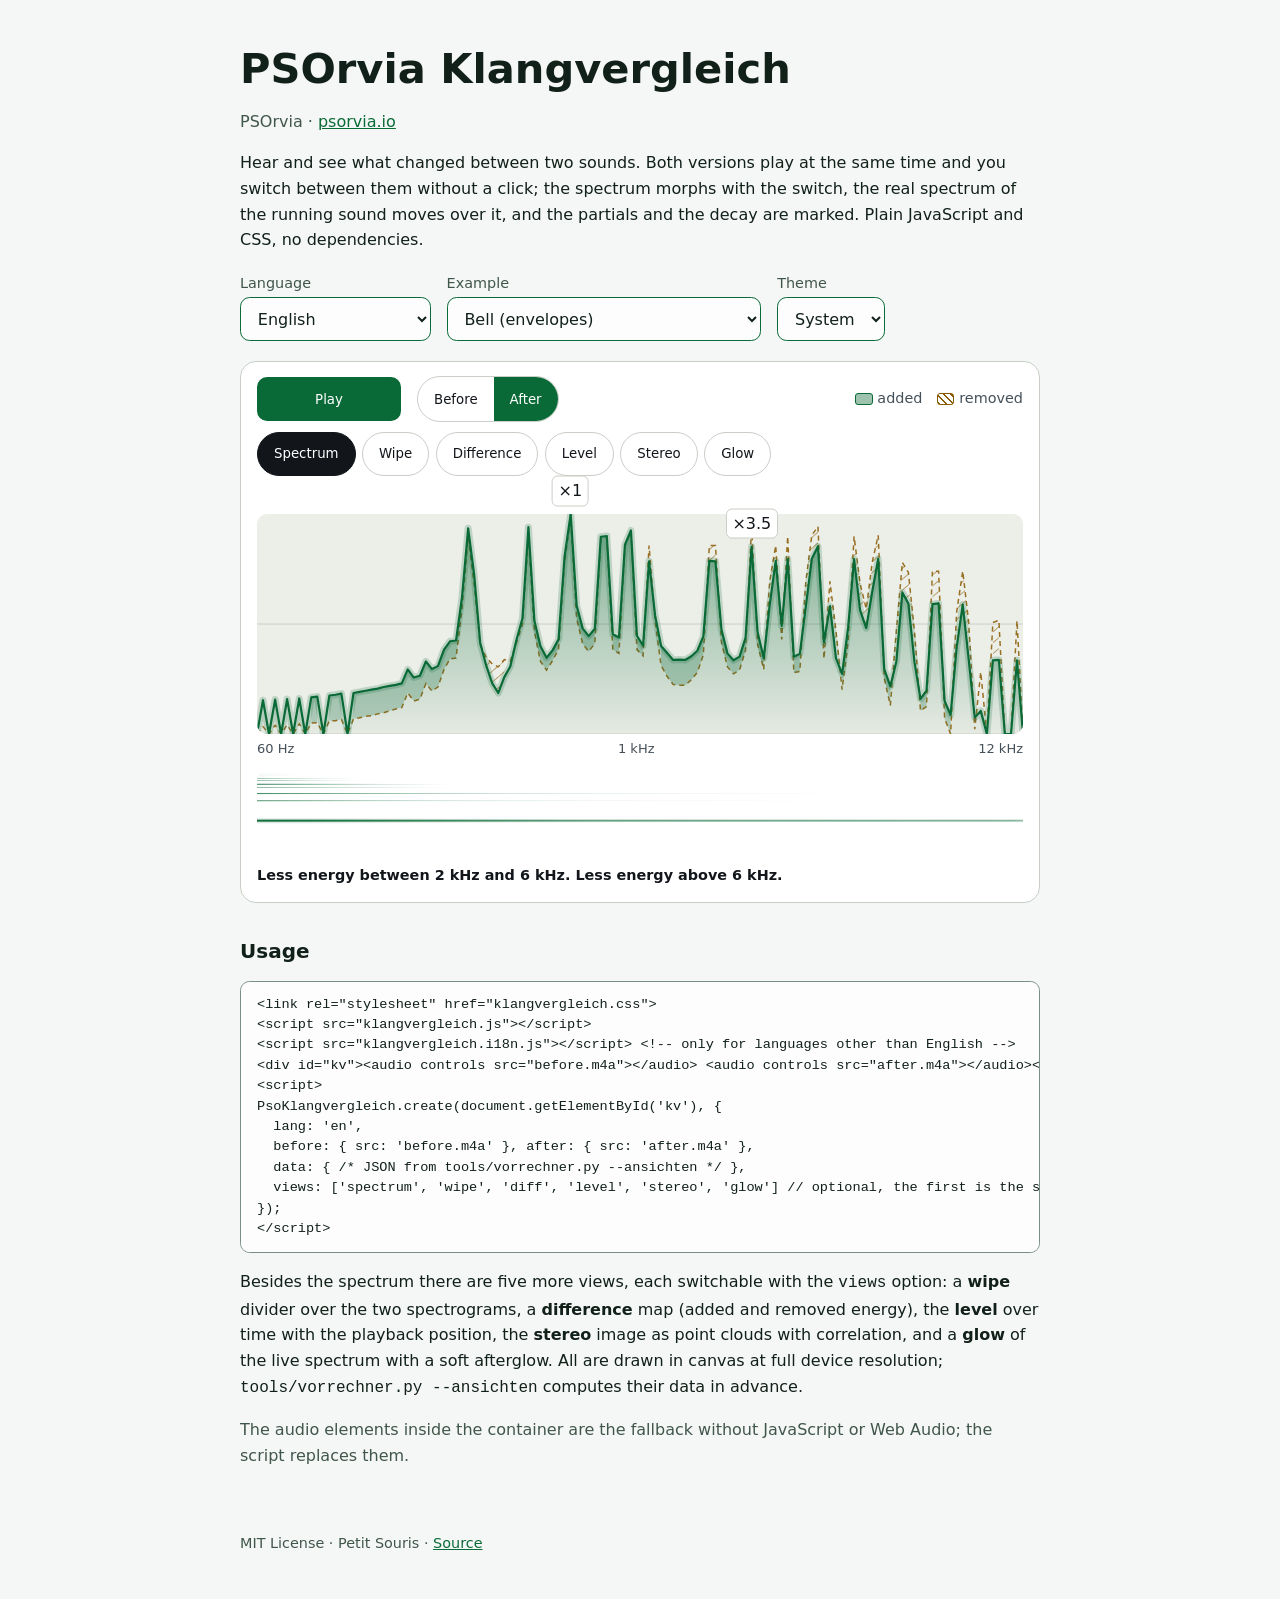
==== commit 619e67a3: "Per-band summary sentences, full-length time axis, stable switch, stereo demo example" ====
--- a/index.html
+++ b/index.html
@@ -31,6 +31,7 @@
 <p>Hear and see what changed between two sounds. Both versions play at the same time and you switch between them without a click; the spectrum morphs with the switch, the real spectrum of the running sound moves over it, and the partials and the decay are marked. Plain JavaScript and CSS, no dependencies.</p>
 <div class="bar">
 <div><label for="lang">Language</label><select id="lang"><option value="en">English</option><option value="de">Deutsch</option><option value="bg">Български</option><option value="cs">Čeština</option><option value="da">Dansk</option><option value="el">Ελληνικά</option><option value="es">Español</option><option value="et">Eesti</option><option value="fi">Suomi</option><option value="fr">Français</option><option value="ga">Gaeilge</option><option value="hr">Hrvatski</option><option value="hu">Magyar</option><option value="id">Indonesia</option><option value="it">Italiano</option><option value="lt">Lietuvių</option><option value="lv">Latviešu</option><option value="mt">Malti</option><option value="nb">Norsk bokmål</option><option value="nl">Nederlands</option><option value="pl">Polski</option><option value="pt">Português</option><option value="pt-BR">Português (Brasil)</option><option value="ro">Română</option><option value="sk">Slovenčina</option><option value="sl">Slovenščina</option><option value="sv">Svenska</option><option value="tr">Türkçe</option><option value="uk">Українська</option></select></div>
+<div><label for="ex">Example</label><select id="ex"><option value="bell">Bell (envelopes)</option><option value="stereo">Plucked strings (stereo widening)</option></select></div>
 <div><label for="theme">Theme</label><select id="theme"><option value="">System</option><option value="light">Light</option><option value="dark">Dark</option></select></div>
 </div>
 <div id="kv" data-klangvergleich></div>
@@ -53,15 +54,18 @@
 <footer>MIT License · Petit Souris · <a href="https://github.com/h-peterseim/psorvia-klangvergleich">Source</a></footer>
 <script src="klangvergleich.js"></script>
 <script src="klangvergleich.i18n.js"></script>
-<script id="demo-data" type="application/json">{"before":[-90.0,-58.0,-90.0,-57.6,-90.0,-57.5,-90.0,-57.2,-90.0,-57.0,-56.9,-90.0,-56.4,-56.4,-56.0,-90.0,-55.9,-55.6,-55.2,-55.0,-54.5,-54.2,-53.7,-53.2,-52.8,-48.8,-51.0,-50.5,-46.2,-48.3,-47.2,-42.4,-39.5,-39.3,-25.7,-6.4,-19.1,-35.7,-39.1,-40.9,-41.7,-39.7,-40.1,-35.3,-30.1,-6.1,-32.0,-40.2,-42.6,-40.0,-36.9,-13.2,-1.2,-28.6,-35.4,-37.5,-35.3,-6.8,-6.6,-37.0,-38.0,-8.8,-4.8,-37.0,-38.7,-8.6,-29.1,-41.3,-44.3,-46.5,-46.7,-46.7,-45.2,-43.2,-38.5,-8.6,-8.6,-35.0,-41.7,-43.6,-42.5,-37.2,-3.4,-35.5,-42.4,-18.4,-8.6,-34.2,-6.1,-43.3,-42.9,-18.3,-5.8,-3.4,-39.5,-18.4,-31.9,-47.9,-34.8,-6.1,-19.0,-25.9,-13.2,-5.8,-44.8,-52.2,-31.9,-13.2,-15.9,-32.0,-53.7,-52.5,-15.6,-15.6,-55.8,-60.4,-26.8,-15.6,-29.6,-58.7,-43.1,-64.9,-29.6,-29.0,-70.1,-71.9,-29.1,-69.1],"after":[-90.0,-50.8,-90.0,-50.6,-90.0,-50.5,-90.0,-50.3,-90.0,-50.0,-49.8,-90.0,-49.5,-49.3,-49.0,-90.0,-48.8,-48.5,-48.2,-47.9,-47.6,-47.2,-46.9,-46.6,-46.2,-42.4,-44.6,-44.1,-40.2,-42.3,-41.5,-37.0,-34.7,-34.5,-22.6,-3.9,-16.5,-35.1,-41.3,-46.2,-48.8,-44.5,-41.6,-34.5,-28.5,-3.6,-29.1,-36.0,-39.2,-37.2,-34.2,-11.6,0.0,-25.0,-31.2,-33.3,-31.3,-6.2,-6.0,-32.8,-33.7,-8.4,-4.5,-33.2,-35.9,-12.9,-27.6,-36.0,-37.9,-39.8,-39.7,-39.8,-38.8,-37.3,-33.4,-12.8,-12.9,-31.5,-38.0,-39.9,-38.9,-33.7,-8.9,-32.2,-39.3,-24.8,-12.8,-30.5,-12.3,-38.9,-38.1,-25.1,-12.2,-8.8,-35.0,-25.1,-39.3,-43.6,-31.0,-12.3,-26.2,-31.1,-21.2,-12.2,-42.3,-47.0,-40.2,-21.4,-24.4,-40.4,-50.4,-48.2,-24.6,-24.4,-51.0,-54.8,-36.5,-24.7,-39.7,-55.5,-53.7,-64.2,-39.9,-39.8,-69.2,-69.1,-39.9,-65.4],"bands":[{"from":0,"to":500,"delta":2.5},{"from":500,"to":2000,"delta":-0.4},{"from":2000,"to":6000,"delta":-6.0},{"from":6000,"to":12000,"delta":-9.1}],"peaks":[{"hz":522.9,"db":0.0,"ratio":1.0},{"hz":1831.1,"db":-22.0,"ratio":3.5},{"hz":2877.7,"db":-21.6,"ratio":5.5}],"spectrogram":{"before":"media/glocke-before.png","after":"media/glocke-after.png"},"grams":{"w":320,"h":144,"dur":6.0,"before":"[base64]/[base64]/[base64]/[base64]/[base64]/[base64]/[base64]/[base64]/[base64]/[base64]/[base64]/[base64]/[base64]/[base64]/[base64]/[base64]","after":"[base64]/[base64]/[base64]/s6ufk4d7b2NXSz8zJxsK/[base64]/X08e/[base64]/[base64]/d2tfU0c7LyMXCv7y5trOvrKmmo6CcmZaTkI2KhoOAfXp3c3BtamdlY2FfXVxaWFZUUlFPTUtJSEdGRURCQUA/[base64]/[base64]/[base64]/[base64]/v/////+/v39/Pv6+vn49/b19PPy8fDv7u3s6+rp6Ofm5eTj4uDf3t3c29rZ2NfW1dTT0tHQz83My8vKysrJycnIyMjHx8fGxsbFxcXExMTDw8PCwsLBwcHAwMC/[base64]/[base64]/v7+vr5+Pj39vX08/Py8fDv7u3s6+rp6Ofl5OPi4eDf3t3c29rZ2NfW1dTT0tHPzs3My8rJyMfHxsbGxcXFxMTEw8PDwsLCwcHBwMDAv7+/[base64]/Py8fDw7+7t7Ovq6ejn5uXk4+Lh4N/e3dzb2tnY19XU09LR0M/OzczLysnIx8bFxMPBwcDAv7+/[base64]/[base64]/[base64]/[base64]/[base64]"},"level":{"before":{"rms":[-90.0,-90.0,-90.0,-31.9,-23.0,-22.9,-22.9,-23.0,-23.0,-23.0,-22.9,-22.9,-23.0,-23.0,-22.9,-22.9,-23.0,-23.0,-22.9,-22.9,-22.9,-23.0,-23.0,-22.9,-22.9,-23.0,-23.0,-22.9,-22.9,-22.9,-23.0,-22.9,-22.9,-22.9,-25.3,-90.0,-90.0,-90.0,-90.0,-90.0,-41.5,-23.4,-23.4,-23.4,-23.3,-23.4,-23.4,-23.4,-23.4,-23.4,-23.4,-23.4,-23.4,-23.4,-23.4,-23.4,-23.4,-23.4,-23.4,-23.4,-23.4,-23.4,-23.4,-23.4,-23.4,-23.4,-23.4,-23.4,-23.4,-23.3,-23.4,-24.9,-90.0,-90.0,-90.0,-90.0,-90.0,-90.0,-23.8,-23.4,-23.3,-23.4,-23.4,-23.4,-23.4,-23.4,-23.4,-23.4,-23.4,-23.3,-23.4,-23.4,-23.4,-23.3,-23.4,-23.4,-23.4,-23.3,-23.4,-23.4,-23.4,-23.3,-23.4,-23.4,-23.4,-23.4,-29.4,-22.3,-18.7,-18.7,-18.7,-18.7,-18.8,-18.7,-18.7,-18.7,-18.7,-18.8,-18.8,-18.7,-18.7,-18.8,-18.7,-18.8,-18.7,-22.3,-90.0,-90.0,-90.0,-90.0,-90.0,-90.0,-90.0,-90.0,-90.0,-90.0,-90.0,-90.0,-90.0,-90.0,-90.0,-90.0,-90.0,-90.0,-90.0,-90.0,-90.0,-90.0,-90.0,-90.0,-90.0,-90.0,-90.0,-90.0,-90.0,-90.0,-90.0,-90.0,-90.0,-90.0],"peak":[-90.0,-90.0,-90.0,-19.8,-19.8,-19.8,-19.8,-19.8,-19.8,-19.8,-19.8,-19.8,-19.8,-19.8,-19.8,-19.8,-19.8,-19.8,-19.8,-19.8,-19.8,-19.8,-19.8,-19.8,-19.8,-19.8,-19.8,-19.8,-19.8,-19.8,-19.8,-19.8,-19.8,-19.8,-19.8,-82.7,-90.0,-90.0,-90.0,-90.0,-20.2,-20.3,-20.3,-20.3,-20.3,-20.3,-20.2,-20.3,-20.3,-20.3,-20.3,-20.3,-20.3,-20.3,-20.3,-20.2,-20.3,-20.3,-20.3,-20.3,-20.3,-20.3,-20.3,-20.2,-20.3,-20.3,-20.3,-20.3,-20.3,-20.2,-20.3,-20.2,-71.8,-90.0,-90.0,-90.0,-90.0,-90.0,-20.2,-20.3,-20.2,-20.3,-20.3,-20.3,-20.2,-20.3,-20.3,-20.3,-20.3,-20.2,-20.3,-20.3,-20.3,-20.3,-20.3,-20.3,-20.3,-20.3,-20.3,-20.3,-20.2,-20.3,-20.3,-20.2,-20.3,-20.2,-20.0,-11.0,-11.0,-11.2,-11.4,-11.2,-11.1,-11.4,-11.1,-11.1,-11.1,-11.1,-11.2,-11.1,-11.1,-11.1,-11.1,-11.0,-11.0,-11.0,-90.0,-90.0,-90.0,-90.0,-90.0,-90.0,-90.0,-90.0,-90.0,-90.0,-90.0,-90.0,-90.0,-90.0,-90.0,-90.0,-90.0,-90.0,-90.0,-90.0,-90.0,-90.0,-90.0,-90.0,-90.0,-90.0,-90.0,-90.0,-90.0,-90.0,-90.0,-90.0,-90.0,-90.0]},"after":{"rms":[-90.0,-90.0,-90.0,-24.5,-16.3,-17.7,-19.1,-20.4,-21.8,-23.2,-24.6,-25.9,-27.3,-28.7,-30.1,-31.5,-32.8,-34.2,-35.2,-35.6,-36.1,-36.5,-36.9,-37.4,-37.8,-38.2,-38.6,-39.1,-39.5,-39.9,-40.4,-40.8,-41.2,-41.7,-42.7,-50.2,-59.8,-69.5,-79.1,-88.7,-34.0,-16.5,-17.9,-19.3,-20.7,-22.1,-23.4,-24.8,-26.2,-27.6,-29.0,-30.3,-31.7,-33.1,-34.5,-35.5,-36.0,-36.4,-36.9,-37.3,-37.7,-38.1,-38.6,-39.0,-39.4,-39.9,-40.3,-40.7,-41.2,-41.6,-42.0,-42.8,-49.5,-59.1,-68.8,-78.4,-88.1,-90.0,-16.9,-17.8,-19.1,-20.5,-21.9,-23.3,-24.7,-26.0,-27.4,-28.8,-30.2,-31.5,-32.9,-34.3,-35.5,-35.9,-36.4,-36.8,-37.2,-37.7,-38.1,-38.5,-38.9,-39.4,-39.8,-40.3,-40.7,-41.1,-43.5,-15.1,-12.5,-13.9,-15.3,-16.7,-18.1,-19.3,-20.9,-22.1,-23.5,-25.0,-26.4,-27.7,-29.0,-30.5,-31.2,-31.6,-31.9,-33.5,-41.8,-51.3,-60.9,-70.5,-80.3,-89.7,-90.0,-90.0,-90.0,-90.0,-90.0,-90.0,-90.0,-90.0,-90.0,-90.0,-90.0,-90.0,-90.0,-90.0,-90.0,-90.0,-90.0,-90.0,-90.0,-90.0,-90.0,-90.0,-90.0,-90.0,-90.0,-90.0,-90.0,-90.0],"peak":[-90.0,-90.0,-90.0,-12.4,-12.6,-13.9,-15.3,-16.7,-18.2,-19.5,-20.9,-22.3,-23.6,-25.0,-26.4,-27.8,-29.1,-30.5,-32.0,-32.4,-32.8,-33.3,-33.7,-34.1,-34.6,-35.0,-35.5,-35.8,-36.3,-36.7,-37.1,-37.5,-38.0,-38.4,-38.9,-43.2,-52.9,-62.6,-72.1,-81.9,-12.8,-12.8,-14.2,-15.6,-17.0,-18.3,-19.8,-21.2,-22.5,-23.9,-25.3,-26.6,-28.0,-29.4,-30.8,-32.2,-32.7,-33.2,-33.6,-34.0,-34.5,-34.9,-35.4,-35.8,-36.3,-36.7,-37.1,-37.5,-37.9,-38.3,-38.8,-39.2,-42.5,-52.1,-61.8,-71.4,-81.1,-90.0,-12.8,-14.0,-15.4,-16.8,-18.2,-19.6,-21.0,-22.4,-23.7,-25.1,-26.5,-27.9,-29.3,-30.6,-32.0,-32.7,-33.2,-33.6,-34.0,-34.5,-34.8,-35.3,-35.7,-36.2,-36.6,-37.0,-37.5,-37.9,-38.3,-3.8,-4.7,-6.4,-7.9,-9.4,-11.2,-12.6,-14.7,-16.2,-17.0,-18.0,-19.2,-20.2,-21.4,-22.8,-23.9,-24.3,-24.8,-25.5,-31.8,-41.6,-51.6,-61.7,-71.2,-80.1,-89.1,-90.0,-90.0,-90.0,-90.0,-90.0,-90.0,-90.0,-90.0,-90.0,-90.0,-90.0,-90.0,-90.0,-90.0,-90.0,-90.0,-90.0,-90.0,-90.0,-90.0,-90.0,-90.0,-90.0,-90.0,-90.0,-90.0,-90.0]},"dur":12.5},"stereo":{"before":{"d":"[base64]/[base64]/[base64]","corr":0.98},"after":{"d":"[base64]/[base64]","corr":0.98},"n":64}}</script>
+<script id="demo-data" type="application/json">{"before":[-90.0,-58.0,-90.0,-57.6,-90.0,-57.5,-90.0,-57.2,-90.0,-57.0,-56.9,-90.0,-56.4,-56.4,-56.0,-90.0,-55.9,-55.6,-55.2,-55.0,-54.5,-54.2,-53.7,-53.2,-52.8,-48.8,-51.0,-50.5,-46.2,-48.3,-47.2,-42.4,-39.5,-39.3,-25.7,-6.4,-19.1,-35.7,-39.1,-40.9,-41.7,-39.7,-40.1,-35.3,-30.1,-6.1,-32.0,-40.2,-42.6,-40.0,-36.9,-13.2,-1.2,-28.6,-35.4,-37.5,-35.3,-6.8,-6.6,-37.0,-38.0,-8.8,-4.8,-37.0,-38.7,-8.6,-29.1,-41.3,-44.3,-46.5,-46.7,-46.7,-45.2,-43.2,-38.5,-8.6,-8.6,-35.0,-41.7,-43.6,-42.5,-37.2,-3.4,-35.5,-42.4,-18.4,-8.6,-34.2,-6.1,-43.3,-42.9,-18.3,-5.8,-3.4,-39.5,-18.4,-31.9,-47.9,-34.8,-6.1,-19.0,-25.9,-13.2,-5.8,-44.8,-52.2,-31.9,-13.2,-15.9,-32.0,-53.7,-52.5,-15.6,-15.6,-55.8,-60.4,-26.8,-15.6,-29.6,-58.7,-43.1,-64.9,-29.6,-29.0,-70.1,-71.9,-29.1,-69.1],"after":[-90.0,-50.8,-90.0,-50.6,-90.0,-50.5,-90.0,-50.3,-90.0,-50.0,-49.8,-90.0,-49.5,-49.3,-49.0,-90.0,-48.8,-48.5,-48.2,-47.9,-47.6,-47.2,-46.9,-46.6,-46.2,-42.4,-44.6,-44.1,-40.2,-42.3,-41.5,-37.0,-34.7,-34.5,-22.6,-3.9,-16.5,-35.1,-41.3,-46.2,-48.8,-44.5,-41.6,-34.5,-28.5,-3.6,-29.1,-36.0,-39.2,-37.2,-34.2,-11.6,0.0,-25.0,-31.2,-33.3,-31.3,-6.2,-6.0,-32.8,-33.7,-8.4,-4.5,-33.2,-35.9,-12.9,-27.6,-36.0,-37.9,-39.8,-39.7,-39.8,-38.8,-37.3,-33.4,-12.8,-12.9,-31.5,-38.0,-39.9,-38.9,-33.7,-8.9,-32.2,-39.3,-24.8,-12.8,-30.5,-12.3,-38.9,-38.1,-25.1,-12.2,-8.8,-35.0,-25.1,-39.3,-43.6,-31.0,-12.3,-26.2,-31.1,-21.2,-12.2,-42.3,-47.0,-40.2,-21.4,-24.4,-40.4,-50.4,-48.2,-24.6,-24.4,-51.0,-54.8,-36.5,-24.7,-39.7,-55.5,-53.7,-64.2,-39.9,-39.8,-69.2,-69.1,-39.9,-65.4],"bands":[{"from":0,"to":500,"delta":2.5},{"from":500,"to":2000,"delta":-0.4},{"from":2000,"to":6000,"delta":-6.0},{"from":6000,"to":12000,"delta":-9.1}],"peaks":[{"hz":522.9,"db":0.0,"ratio":1.0},{"hz":1831.1,"db":-22.0,"ratio":3.5},{"hz":2877.7,"db":-21.6,"ratio":5.5}],"spectrogram":{"before":"media/glocke-before.png","after":"media/glocke-after.png"},"grams":{"w":320,"h":144,"dur":12.5,"before":"[base64]/[base64]/[base64]/[base64]/f39/f39/f39/f39/f39/f39/f39/f39/f39/f39/f39/f39/f39/f39/f39/f39/f39/f39/f39/[base64]/f39/f39/f39/f39/f39/f39/f39/f39/f39/f39/f39/f39/f39/f39/f39/f39/f39/f39/[base64]/f39/f39/f39/f39/f39/f39/f39/f39/f39/f39/f39/f39/f39/f39/f39/f39/f39/f39/f39/[base64]/[base64]/[base64]/f39/f39/f39/f39/f39/f39/f39/f39/f39/f39/f39/f39/f39/f39/f39/f39/f39/f39/[base64]/vr6+vr++vr6+vr6+vr6/vr++vr+/vr++vr6+vr6/[base64]/[base64]/[base64]/gICAgIB/gICAgICAf39/f3+Af4CAgICAgICAgH9/gICAgH+Af4B/f39/f4CAf3+AgH+AgH9/[base64]/f4CAf39/f4CAf3+AgICAf4B/f3+AgIB/[base64]/[base64]","after":"[base64]/[base64]/[base64]/[base64]/[base64]/7vHs5uDa083GwLqzrKafmZKMhX54cm5qZ2NfW1dUUlBNS0lGREI/[base64]/NCkeEwgAAAAAAAAAAAAAAAAAAAAAAAAAAAAAAAAAAAAAAAAAAAAAAAAAAAAAAAAAAAAAAAAAAAAAAHfCU1BHRTw/NTIuIBsSDgYBAAAAAAAAAAAAAAAAAAAAAAAAAAAAAAAAAAAAAAAAAAAAAAAAAAAAAAAAAAAAAAAAAAAAAAAAAAAAAIpJAAAAAAAAAAAAAAAAAAAAAAAAAAAAAAAAAAAAAAAAAAAAAAAAAAAAAAAAAAAAAAAAAAAAAAAAAAArzM/[base64]/[base64]/[base64]/[base64]/[base64]/[base64]/[base64]/g5N/[base64]/[base64]/[base64]/[base64]/[base64]/vLq4trSxr66trayrqqqpqKinp6alpKSjoqKhoJ+fnp2dnJubmpmZmY5/[base64]/T+/v38+/[base64]/[base64]///+/fz7+ff18/Hv7ero5uTi4N3b2dfV0tDOzMrKycjIx8bGxcTDw8LBwcC/[base64]/[base64]/Xz8fDt6+nn5ePh3tza2NbT0c/[base64]/b08vDu7Oro5uPh393b2NbU0tDOy8nHxsXExMPCwr6woJGCcmNTRDUlFgcAAAAAAAAAAAAAAAAAAAAAAAAAAAAAAAAAAAAAAAAAAAAAAAAAAAAAAAAAAAAAAAAAAAAAAAAAAAAAAAAAAACn8PT08/Lw7+3r6efl4+He3NrY1tPRz83LycbEwsC/vr69vLu7urm5uLe3trW1tLOzsrGwsK+urq2srKuqqqicjH1tXk8/MCARAj2BAAAAAAAAAAAAAAAAAAAAAAAAAAAAAAAAAAAAAAAAAAAAAAAAAAAAAAAAAAAAAAAAAAAAAAAAAAAAAAAAAAAAAAAAAAAAAAAAAJJSBAABAAAAAAAAAAAAAAAAAAAAAAAAAAAAAAAAAAAAAAAAAAAAAAAAAAAAAAAAAAAAAAAAAAAAAAA94/T08/Lx7+3s6ujl4+Hf3dvZ1tTSz83LycfFw8C/vr69vLy7t6maintrXE09Lh8PAAAAAAAAAAAAAAAAAAAAAAAAAAAAAAAAAAAAAAAAAAAAAAAAAAAAAAAAAAAAAAAAAAAAAAAAAAAAAAAAAAAAAK3Wvby8urm3tbOxr62rqaekoqGenJqYlZORj4yKh4eHhoaFhIOCgoGBf39/[base64]/[base64]/[base64]/j8/Pz8vDv7evp5+Xj4d/[base64]/PAAAAAAAAAAAAAAAAAAAAAAAAAAAAAAAAAAAAAAAAAAAAAAAAAAAAAAAAAAAAAAAAAAAAAAAAAAAP+P19fX08vHv7evp5+Xj4N7c2tjW09HPzcvIxsTCwcC/[base64]/AAAAAAAAAAAAAAAAAAAAAAAAAAAAAAAAAAAAAAAAAAAAAAAAAAAAAAAAAAAAAAAAAAAAAAAAAAA/[base64]/[base64]/[base64]/[base64]/f29fTy8e/t6+nm5OLg3tzZ19XT0c/[base64]/[base64]/[base64]"},"level":{"before":{"rms":[-90.0,-90.0,-90.0,-31.9,-23.0,-22.9,-22.9,-23.0,-23.0,-23.0,-22.9,-22.9,-23.0,-23.0,-22.9,-22.9,-23.0,-23.0,-22.9,-22.9,-22.9,-23.0,-23.0,-22.9,-22.9,-23.0,-23.0,-22.9,-22.9,-22.9,-23.0,-22.9,-22.9,-22.9,-25.3,-90.0,-90.0,-90.0,-90.0,-90.0,-41.5,-23.4,-23.4,-23.4,-23.3,-23.4,-23.4,-23.4,-23.4,-23.4,-23.4,-23.4,-23.4,-23.4,-23.4,-23.4,-23.4,-23.4,-23.4,-23.4,-23.4,-23.4,-23.4,-23.4,-23.4,-23.4,-23.4,-23.4,-23.4,-23.3,-23.4,-24.9,-90.0,-90.0,-90.0,-90.0,-90.0,-90.0,-23.8,-23.4,-23.3,-23.4,-23.4,-23.4,-23.4,-23.4,-23.4,-23.4,-23.4,-23.3,-23.4,-23.4,-23.4,-23.3,-23.4,-23.4,-23.4,-23.3,-23.4,-23.4,-23.4,-23.3,-23.4,-23.4,-23.4,-23.4,-29.4,-22.3,-18.7,-18.7,-18.7,-18.7,-18.8,-18.7,-18.7,-18.7,-18.7,-18.8,-18.8,-18.7,-18.7,-18.8,-18.7,-18.8,-18.7,-22.3,-90.0,-90.0,-90.0,-90.0,-90.0,-90.0,-90.0,-90.0,-90.0,-90.0,-90.0,-90.0,-90.0,-90.0,-90.0,-90.0,-90.0,-90.0,-90.0,-90.0,-90.0,-90.0,-90.0,-90.0,-90.0,-90.0,-90.0,-90.0,-90.0,-90.0,-90.0,-90.0,-90.0,-90.0],"peak":[-90.0,-90.0,-90.0,-19.8,-19.8,-19.8,-19.8,-19.8,-19.8,-19.8,-19.8,-19.8,-19.8,-19.8,-19.8,-19.8,-19.8,-19.8,-19.8,-19.8,-19.8,-19.8,-19.8,-19.8,-19.8,-19.8,-19.8,-19.8,-19.8,-19.8,-19.8,-19.8,-19.8,-19.8,-19.8,-82.7,-90.0,-90.0,-90.0,-90.0,-20.2,-20.3,-20.3,-20.3,-20.3,-20.3,-20.2,-20.3,-20.3,-20.3,-20.3,-20.3,-20.3,-20.3,-20.3,-20.2,-20.3,-20.3,-20.3,-20.3,-20.3,-20.3,-20.3,-20.2,-20.3,-20.3,-20.3,-20.3,-20.3,-20.2,-20.3,-20.2,-71.8,-90.0,-90.0,-90.0,-90.0,-90.0,-20.2,-20.3,-20.2,-20.3,-20.3,-20.3,-20.2,-20.3,-20.3,-20.3,-20.3,-20.2,-20.3,-20.3,-20.3,-20.3,-20.3,-20.3,-20.3,-20.3,-20.3,-20.3,-20.2,-20.3,-20.3,-20.2,-20.3,-20.2,-20.0,-11.0,-11.0,-11.2,-11.4,-11.2,-11.1,-11.4,-11.1,-11.1,-11.1,-11.1,-11.2,-11.1,-11.1,-11.1,-11.1,-11.0,-11.0,-11.0,-90.0,-90.0,-90.0,-90.0,-90.0,-90.0,-90.0,-90.0,-90.0,-90.0,-90.0,-90.0,-90.0,-90.0,-90.0,-90.0,-90.0,-90.0,-90.0,-90.0,-90.0,-90.0,-90.0,-90.0,-90.0,-90.0,-90.0,-90.0,-90.0,-90.0,-90.0,-90.0,-90.0,-90.0]},"after":{"rms":[-90.0,-90.0,-90.0,-24.5,-16.3,-17.7,-19.1,-20.4,-21.8,-23.2,-24.6,-25.9,-27.3,-28.7,-30.1,-31.5,-32.8,-34.2,-35.2,-35.6,-36.1,-36.5,-36.9,-37.4,-37.8,-38.2,-38.6,-39.1,-39.5,-39.9,-40.4,-40.8,-41.2,-41.7,-42.7,-50.2,-59.8,-69.5,-79.1,-88.7,-34.0,-16.5,-17.9,-19.3,-20.7,-22.1,-23.4,-24.8,-26.2,-27.6,-29.0,-30.3,-31.7,-33.1,-34.5,-35.5,-36.0,-36.4,-36.9,-37.3,-37.7,-38.1,-38.6,-39.0,-39.4,-39.9,-40.3,-40.7,-41.2,-41.6,-42.0,-42.8,-49.5,-59.1,-68.8,-78.4,-88.1,-90.0,-16.9,-17.8,-19.1,-20.5,-21.9,-23.3,-24.7,-26.0,-27.4,-28.8,-30.2,-31.5,-32.9,-34.3,-35.5,-35.9,-36.4,-36.8,-37.2,-37.7,-38.1,-38.5,-38.9,-39.4,-39.8,-40.3,-40.7,-41.1,-43.5,-15.1,-12.5,-13.9,-15.3,-16.7,-18.1,-19.3,-20.9,-22.1,-23.5,-25.0,-26.4,-27.7,-29.0,-30.5,-31.2,-31.6,-31.9,-33.5,-41.8,-51.3,-60.9,-70.5,-80.3,-89.7,-90.0,-90.0,-90.0,-90.0,-90.0,-90.0,-90.0,-90.0,-90.0,-90.0,-90.0,-90.0,-90.0,-90.0,-90.0,-90.0,-90.0,-90.0,-90.0,-90.0,-90.0,-90.0,-90.0,-90.0,-90.0,-90.0,-90.0,-90.0],"peak":[-90.0,-90.0,-90.0,-12.4,-12.6,-13.9,-15.3,-16.7,-18.2,-19.5,-20.9,-22.3,-23.6,-25.0,-26.4,-27.8,-29.1,-30.5,-32.0,-32.4,-32.8,-33.3,-33.7,-34.1,-34.6,-35.0,-35.5,-35.8,-36.3,-36.7,-37.1,-37.5,-38.0,-38.4,-38.9,-43.2,-52.9,-62.6,-72.1,-81.9,-12.8,-12.8,-14.2,-15.6,-17.0,-18.3,-19.8,-21.2,-22.5,-23.9,-25.3,-26.6,-28.0,-29.4,-30.8,-32.2,-32.7,-33.2,-33.6,-34.0,-34.5,-34.9,-35.4,-35.8,-36.3,-36.7,-37.1,-37.5,-37.9,-38.3,-38.8,-39.2,-42.5,-52.1,-61.8,-71.4,-81.1,-90.0,-12.8,-14.0,-15.4,-16.8,-18.2,-19.6,-21.0,-22.4,-23.7,-25.1,-26.5,-27.9,-29.3,-30.6,-32.0,-32.7,-33.2,-33.6,-34.0,-34.5,-34.8,-35.3,-35.7,-36.2,-36.6,-37.0,-37.5,-37.9,-38.3,-3.8,-4.7,-6.4,-7.9,-9.4,-11.2,-12.6,-14.7,-16.2,-17.0,-18.0,-19.2,-20.2,-21.4,-22.8,-23.9,-24.3,-24.8,-25.5,-31.8,-41.6,-51.6,-61.7,-71.2,-80.1,-89.1,-90.0,-90.0,-90.0,-90.0,-90.0,-90.0,-90.0,-90.0,-90.0,-90.0,-90.0,-90.0,-90.0,-90.0,-90.0,-90.0,-90.0,-90.0,-90.0,-90.0,-90.0,-90.0,-90.0,-90.0,-90.0,-90.0,-90.0]},"dur":12.5},"stereo":{"before":{"d":"[base64]/[base64]/[base64]","corr":0.98},"after":{"d":"[base64]/[base64]","corr":0.98},"n":64}}</script>
 <script>
 (function(){
 var host=document.getElementById('kv'),data=JSON.parse(document.getElementById('demo-data').textContent),api=null;
+var EX={bell:{b:'media/glocke-vorher.m4a',a:'media/glocke-nachher.m4a'},stereo:{b:'media/stereo-vorher.m4a',a:'media/stereo-nachher.m4a',j:'media/stereo.json'}};
 function build(){
   if(api)api.destroy();
-  var l=document.getElementById('lang').value;host.lang=l;
-  api=PsoKlangvergleich.create(host,{lang:l,before:{src:'media/glocke-vorher.m4a'},after:{src:'media/glocke-nachher.m4a'},data:data,views:['spectrum','wipe','diff','level','stereo','glow']});
+  var l=document.getElementById('lang').value,x=EX[document.getElementById('ex').value];host.lang=l;
+  var go=function(d){api=PsoKlangvergleich.create(host,{lang:l,before:{src:x.b},after:{src:x.a},data:d,views:['spectrum','wipe','diff','level','stereo','glow']});};
+  if(x.j)fetch(x.j).then(function(r){return r.json()}).then(go);else go(data);
 }
+document.getElementById('ex').addEventListener('change',build);
 document.getElementById('lang').addEventListener('change',build);
 document.getElementById('theme').addEventListener('change',function(e){var v=e.target.value;if(v)document.documentElement.dataset.theme=v;else delete document.documentElement.dataset.theme});
 var q=new URLSearchParams(location.search).get('lang');if(q)document.getElementById('lang').value=q;
--- a/klangvergleich.css
+++ b/klangvergleich.css
@@ -1,2 +1,2 @@
 /*! PSOrvia Klangvergleich 1.0.0 | MIT | Petit Souris | PSOrvia · psorvia.io */
-.pk{--pk-bg: #ffffff;--pk-bg2: #eceee8;--pk-fg: #12161b;--pk-mut: #455059;--pk-line: #c9cec6;--pk-a: #0a6a37;--pk-on: #ffffff;--pk-b: #8a5a00;--pk-focus: #0a4fc4;box-sizing: border-box;border: 1px solid var(--pk-line);border-radius: 16px;padding: .9rem 1rem 1rem;background: var(--pk-bg);color: var(--pk-fg);font: 16px/1.5 system-ui,sans-serif}@media (prefers-color-scheme: dark){:root:not([data-theme="light"]) .pk{--pk-bg: #12171d;--pk-bg2: #1a2028;--pk-fg: #e9edf0;--pk-mut: #a9b3bb;--pk-line: #333c46;--pk-a: #7dffa8;--pk-on: #04140a;--pk-b: #ffc46b;--pk-focus: #8db4ff}}:root[data-theme="dark"] .pk{--pk-bg: #12171d;--pk-bg2: #1a2028;--pk-fg: #e9edf0;--pk-mut: #a9b3bb;--pk-line: #333c46;--pk-a: #7dffa8;--pk-on: #04140a;--pk-b: #ffc46b;--pk-focus: #8db4ff}.pk *,.pk *::before,.pk *::after{box-sizing: border-box}.pk__head{display: flex;flex-wrap: wrap;align-items: center;gap: .5rem 1rem;margin-bottom: .6rem}.pk__btn{min-height: 2.75rem;padding: 0 1.2rem;border-radius: 10px;border: 2px solid var(--pk-a);background: var(--pk-a);color: var(--pk-on);font: 600 1rem inherit;font-family: inherit;cursor: pointer}.pk__chips{display: inline-flex;border: 1px solid var(--pk-line);border-radius: 999px;overflow: hidden}.pk__chip{min-height: 2.75rem;padding: 0 1rem;border: 0;background: transparent;color: var(--pk-fg);font: 600 .95rem inherit;font-family: inherit;cursor: pointer}.pk__chip[aria-pressed="true"]{background: var(--pk-a);color: var(--pk-on)}.pk button:focus-visible{outline: 3px solid var(--pk-focus);outline-offset: 2px}.pk__legend{margin-left: auto;display: inline-flex;align-items: center;gap: .3rem;color: var(--pk-mut);font-size: .9rem}.pk__sw{display: inline-block;width: 1.1rem;height: .8rem;border-radius: 3px;border: 1px solid var(--pk-a)}.pk__sw--gain{background: color-mix(in srgb,var(--pk-a) 40%,transparent)}.pk__sw--loss{margin-left: .6rem;border-color: var(--pk-b);background: repeating-linear-gradient(45deg,var(--pk-b) 0 2px,transparent 2px 5px)}.pk__sr{position: absolute;width: 1px;height: 1px;overflow: hidden;clip-path: inset(50%);white-space: nowrap;margin: 0}.pk__plot{position: relative;margin-top: 2.4rem}.pk__plot svg{display: block;width: 100%;height: 220px;border-radius: 10px;background: var(--pk-bg2)}.pk path,.pk line{vector-effect: non-scaling-stroke}.pk__grid line{stroke: var(--pk-line);stroke-width: 1}.pk__stop-a{stop-color: var(--pk-a);stop-opacity: .5}.pk__stop-a--end{stop-opacity: .03}.pk__stop-b{stop-color: var(--pk-b);stop-opacity: .38}.pk__stop-b--end{stop-opacity: .03}.pk__ghost{fill: none;stroke: var(--pk-b);stroke-width: 1.5;stroke-dasharray: 5 4;opacity: .85}.pk__glow{fill: none;stroke: var(--pk-a);stroke-width: 7;stroke-linejoin: round;opacity: .2}.pk__edge{fill: none;stroke: var(--pk-a);stroke-width: 2.2;stroke-linejoin: round}.pk[data-mode="before"] .pk__glow{stroke: var(--pk-b);opacity: .12}.pk[data-mode="before"] .pk__edge{stroke: var(--pk-b)}.pk[data-mode="before"] .pk__ghost{stroke: var(--pk-a)}.pk__gain{fill: var(--pk-a);fill-opacity: .24;stroke: none}.pk__loss{stroke: none}.pk__hatch{stroke: var(--pk-b);stroke-width: 1.4;opacity: .8}.pk__diff{transition: opacity .3s ease}.pk[data-mode="before"] .pk__diff{opacity: 0}.pk__live{fill: none;stroke: var(--pk-fg);stroke-width: 1.3;opacity: .75;stroke-linejoin: round}.pk[data-playing="true"] .pk__chip[aria-pressed="true"]{box-shadow: inset 0 0 0 2px var(--pk-on)}.pk__peak{position: absolute;transform: translate(-50%,-125%);font: 700 13px/1 inherit;font-family: inherit;padding: .15rem .35rem;border-radius: 6px;background: var(--pk-bg);border: 1px solid var(--pk-line);white-space: nowrap;pointer-events: none}.pk__axis{display: flex;justify-content: space-between;font-size: 13px;color: var(--pk-mut);padding-top: .3rem}.pk__gramwrap{margin-top: .8rem}.pk__gram{height: 84px;border-radius: 8px;background-color: var(--pk-a);-webkit-mask: var(--pk-gram) center / 100% 100% no-repeat;mask: var(--pk-gram) center / 100% 100% no-repeat;outline: 1px solid var(--pk-line)}.pk[data-mode="before"] .pk__gram{background-color: var(--pk-b)}.pk__cap{color: var(--pk-mut);font-size: .9rem;margin: .6rem 0 0}.pk__cap strong,.pk__heard{color: var(--pk-fg);font-weight: 700}@media (max-width: 40rem){.pk__plot svg{height: 170px}.pk__legend{margin-left: 0}}@media (prefers-reduced-motion: reduce){.pk__diff{transition: none}}.pk [hidden]{display: none !important}.pk__views{display: flex;flex-wrap: wrap;gap: .4rem;margin: 0 0 .7rem}.pk__vchip{min-height: 2.75rem;padding: 0 1rem;border-radius: 999px;border: 1px solid var(--pk-line);background: transparent;color: var(--pk-fg);font: 600 .95rem inherit;font-family: inherit;cursor: pointer}.pk__vchip:hover{border-color: var(--pk-a)}.pk__vchip[aria-pressed="true"]{background: var(--pk-fg);color: var(--pk-bg);border-color: var(--pk-fg)}.pk__cv{display: block;width: 100%;height: 280px;border-radius: 10px;background: var(--pk-bg2);touch-action: pan-y}.pk__v--wipe .pk__cv{cursor: ew-resize}.pk__range{display: block;width: 100%;min-height: 2.75rem;margin: .4rem 0 0;accent-color: var(--pk-a)}.pk__range:focus-visible{outline: 3px solid var(--pk-focus);outline-offset: 2px}@media (max-width: 40rem){.pk__cv{height: 230px}}
+.pk{--pk-bg: #ffffff;--pk-bg2: #eceee8;--pk-fg: #12161b;--pk-mut: #455059;--pk-line: #c9cec6;--pk-a: #0a6a37;--pk-on: #ffffff;--pk-b: #8a5a00;--pk-focus: #0a4fc4;box-sizing: border-box;border: 1px solid var(--pk-line);border-radius: 16px;padding: .9rem 1rem 1rem;background: var(--pk-bg);color: var(--pk-fg);font: 16px/1.5 system-ui,sans-serif}@media (prefers-color-scheme: dark){:root:not([data-theme="light"]) .pk{--pk-bg: #12171d;--pk-bg2: #1a2028;--pk-fg: #e9edf0;--pk-mut: #a9b3bb;--pk-line: #333c46;--pk-a: #7dffa8;--pk-on: #04140a;--pk-b: #ffc46b;--pk-focus: #8db4ff}}:root[data-theme="dark"] .pk{--pk-bg: #12171d;--pk-bg2: #1a2028;--pk-fg: #e9edf0;--pk-mut: #a9b3bb;--pk-line: #333c46;--pk-a: #7dffa8;--pk-on: #04140a;--pk-b: #ffc46b;--pk-focus: #8db4ff}.pk *,.pk *::before,.pk *::after{box-sizing: border-box}.pk__head{display: flex;flex-wrap: wrap;align-items: center;gap: .5rem 1rem;margin-bottom: .6rem}.pk__btn{min-width: 9rem;min-height: 2.75rem;padding: 0 1.2rem;border-radius: 10px;border: 2px solid var(--pk-a);background: var(--pk-a);color: var(--pk-on);font: 600 1rem inherit;font-family: inherit;cursor: pointer}.pk__chips{display: inline-flex;border: 1px solid var(--pk-line);border-radius: 999px;overflow: hidden}.pk__chip{min-height: 2.75rem;padding: 0 1rem;border: 0;background: transparent;color: var(--pk-fg);font: 600 .95rem inherit;font-family: inherit;cursor: pointer}.pk__chip[aria-pressed="true"]{background: var(--pk-a);color: var(--pk-on)}.pk button:focus-visible{outline: 3px solid var(--pk-focus);outline-offset: 2px}.pk__legend{margin-left: auto;display: inline-flex;align-items: center;gap: .3rem;color: var(--pk-mut);font-size: .9rem}.pk__sw{display: inline-block;width: 1.1rem;height: .8rem;border-radius: 3px;border: 1px solid var(--pk-a)}.pk__sw--gain{background: color-mix(in srgb,var(--pk-a) 40%,transparent)}.pk__sw--loss{margin-left: .6rem;border-color: var(--pk-b);background: repeating-linear-gradient(45deg,var(--pk-b) 0 2px,transparent 2px 5px)}.pk__sr{position: absolute;width: 1px;height: 1px;overflow: hidden;clip-path: inset(50%);white-space: nowrap;margin: 0}.pk__plot{position: relative;margin-top: 2.4rem}.pk__plot svg{display: block;width: 100%;height: 220px;border-radius: 10px;background: var(--pk-bg2)}.pk path,.pk line{vector-effect: non-scaling-stroke}.pk__grid line{stroke: var(--pk-line);stroke-width: 1}.pk__stop-a{stop-color: var(--pk-a);stop-opacity: .5}.pk__stop-a--end{stop-opacity: .03}.pk__stop-b{stop-color: var(--pk-b);stop-opacity: .38}.pk__stop-b--end{stop-opacity: .03}.pk__ghost{fill: none;stroke: var(--pk-b);stroke-width: 1.5;stroke-dasharray: 5 4;opacity: .85}.pk__glow{fill: none;stroke: var(--pk-a);stroke-width: 7;stroke-linejoin: round;opacity: .2}.pk__edge{fill: none;stroke: var(--pk-a);stroke-width: 2.2;stroke-linejoin: round}.pk[data-mode="before"] .pk__glow{stroke: var(--pk-b);opacity: .12}.pk[data-mode="before"] .pk__edge{stroke: var(--pk-b)}.pk[data-mode="before"] .pk__ghost{stroke: var(--pk-a)}.pk__gain{fill: var(--pk-a);fill-opacity: .24;stroke: none}.pk__loss{stroke: none}.pk__hatch{stroke: var(--pk-b);stroke-width: 1.4;opacity: .8}.pk__diff{transition: opacity .3s ease}.pk[data-mode="before"] .pk__diff{opacity: 0}.pk__live{fill: none;stroke: var(--pk-fg);stroke-width: 1.3;opacity: .75;stroke-linejoin: round}.pk__peak{position: absolute;transform: translate(-50%,-125%);font: 700 13px/1 inherit;font-family: inherit;padding: .15rem .35rem;border-radius: 6px;background: var(--pk-bg);border: 1px solid var(--pk-line);white-space: nowrap;pointer-events: none}.pk__axis{display: flex;justify-content: space-between;font-size: 13px;color: var(--pk-mut);padding-top: .3rem}.pk__gramwrap{margin-top: .8rem}.pk__gram{height: 84px;border-radius: 8px;background-color: var(--pk-a);-webkit-mask: var(--pk-gram) center / 100% 100% no-repeat;mask: var(--pk-gram) center / 100% 100% no-repeat;outline: 1px solid var(--pk-line)}.pk[data-mode="before"] .pk__gram{background-color: var(--pk-b)}.pk__cap{color: var(--pk-mut);font-size: .9rem;margin: .6rem 0 0}.pk__cap strong,.pk__heard{color: var(--pk-fg);font-weight: 700}@media (max-width: 40rem){.pk__plot svg{height: 170px}.pk__legend{margin-left: 0}}@media (prefers-reduced-motion: reduce){.pk__diff{transition: none}}.pk [hidden]{display: none !important}.pk__views{display: flex;flex-wrap: wrap;gap: .4rem;margin: 0 0 .7rem}.pk__vchip{min-height: 2.75rem;padding: 0 1rem;border-radius: 999px;border: 1px solid var(--pk-line);background: transparent;color: var(--pk-fg);font: 600 .95rem inherit;font-family: inherit;cursor: pointer}.pk__vchip:hover{border-color: var(--pk-a)}.pk__vchip[aria-pressed="true"]{background: var(--pk-fg);color: var(--pk-bg);border-color: var(--pk-fg)}.pk__cv{display: block;width: 100%;height: 280px;border-radius: 10px;background: var(--pk-bg2);touch-action: pan-y}.pk__v--wipe .pk__cv{cursor: ew-resize}.pk__range{display: block;width: 100%;min-height: 2.75rem;margin: .4rem 0 0;accent-color: var(--pk-a)}.pk__range:focus-visible{outline: 3px solid var(--pk-focus);outline-offset: 2px}@media (max-width: 40rem){.pk__cv{height: 230px}}
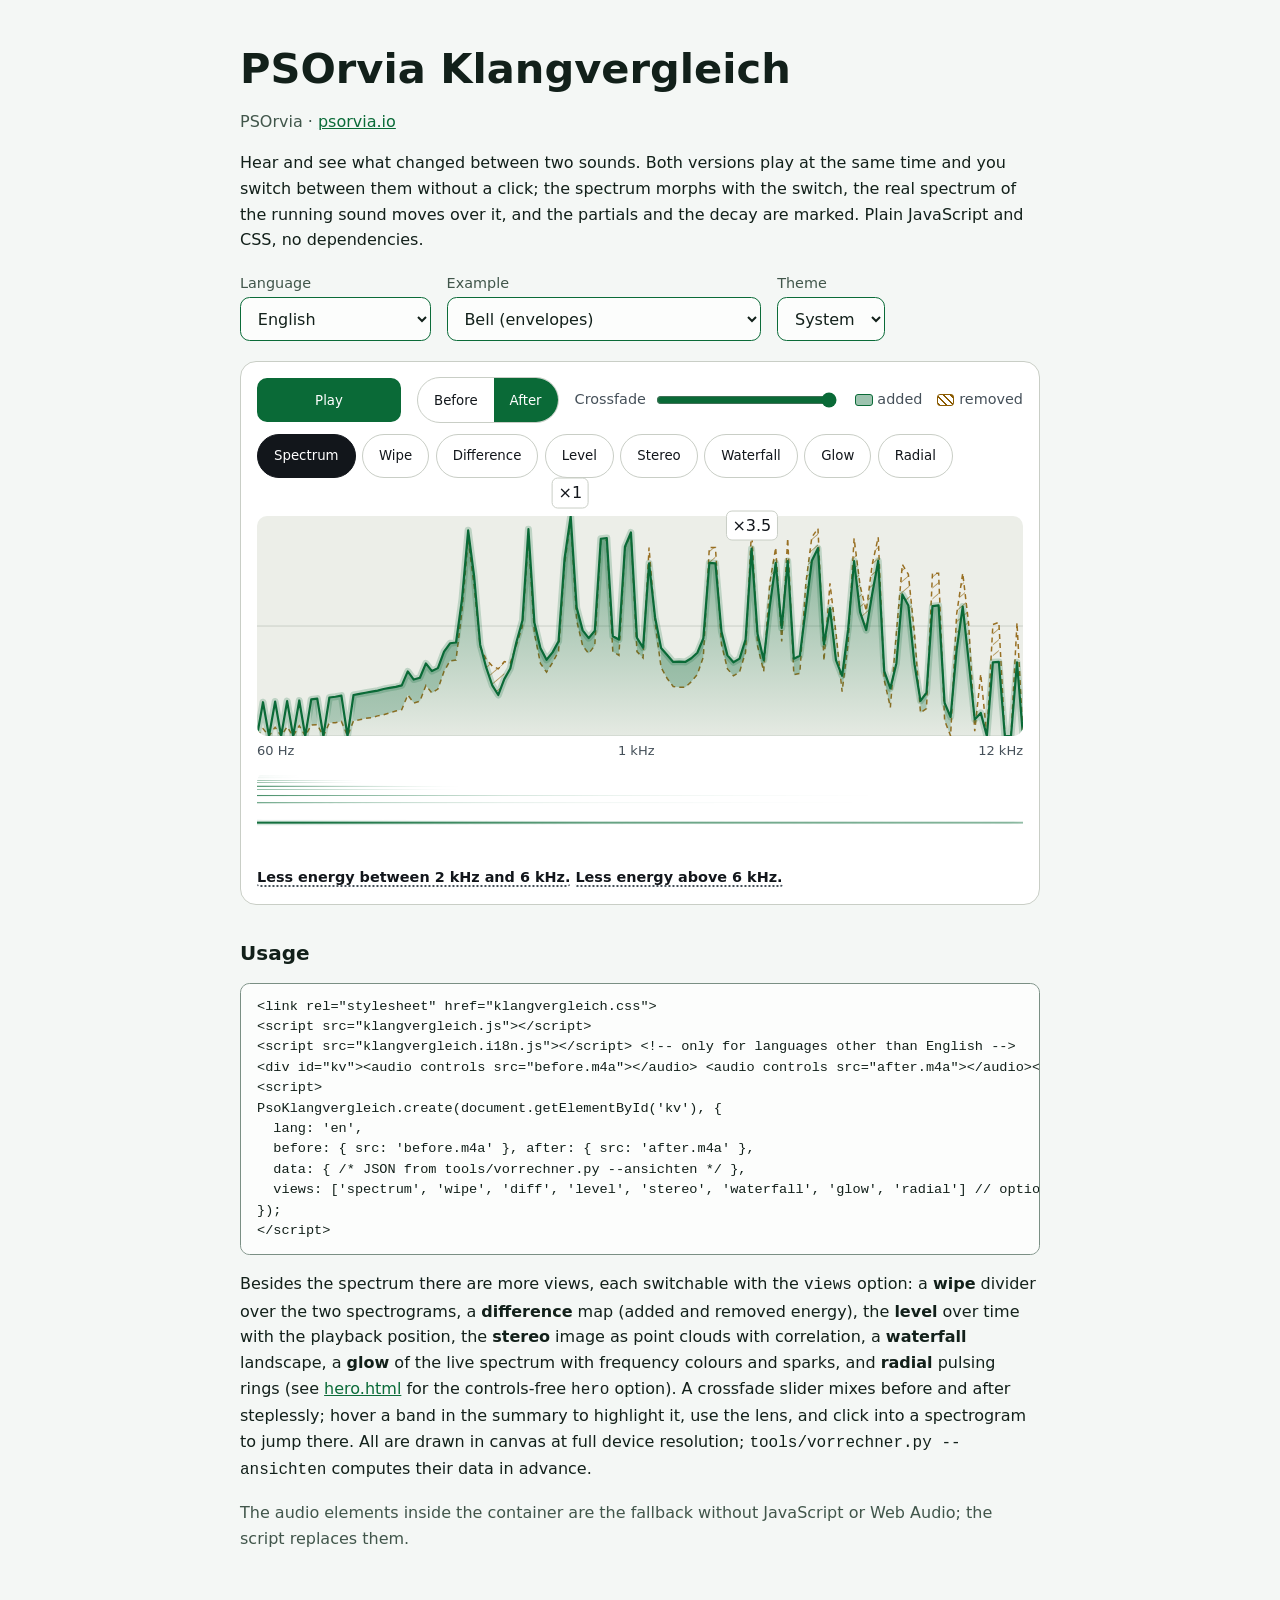
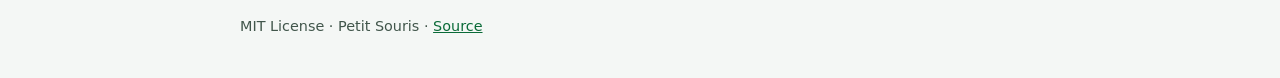
==== commit 248cfce5: "Waterfall, radial and hero views, crossfade slider, lens, band highlight, click-to-seek, frequency-c" ====
--- a/index.html
+++ b/index.html
@@ -45,31 +45,29 @@
   lang: 'en',
   before: { src: 'before.m4a' }, after: { src: 'after.m4a' },
   data: { /* JSON from tools/vorrechner.py --ansichten */ },
-  views: ['spectrum', 'wipe', 'diff', 'level', 'stereo', 'glow'] // optional, the first is the start view; default is only 'spectrum'
+  views: ['spectrum', 'wipe', 'diff', 'level', 'stereo', 'waterfall', 'glow', 'radial'] // optional, the first is the start view; default is only 'spectrum'
 });
 &lt;/script&gt;</pre>
-<p>Besides the spectrum there are five more views, each switchable with the <code>views</code> option: a <strong>wipe</strong> divider over the two spectrograms, a <strong>difference</strong> map (added and removed energy), the <strong>level</strong> over time with the playback position, the <strong>stereo</strong> image as point clouds with correlation, and a <strong>glow</strong> of the live spectrum with a soft afterglow. All are drawn in canvas at full device resolution; <code>tools/vorrechner.py --ansichten</code> computes their data in advance.</p>
+<p>Besides the spectrum there are more views, each switchable with the <code>views</code> option: a <strong>wipe</strong> divider over the two spectrograms, a <strong>difference</strong> map (added and removed energy), the <strong>level</strong> over time with the playback position, the <strong>stereo</strong> image as point clouds with correlation, a <strong>waterfall</strong> landscape, a <strong>glow</strong> of the live spectrum with frequency colours and sparks, and <strong>radial</strong> pulsing rings (see <a href="hero.html">hero.html</a> for the controls-free <code>hero</code> option). A crossfade slider mixes before and after steplessly; hover a band in the summary to highlight it, use the lens, and click into a spectrogram to jump there. All are drawn in canvas at full device resolution; <code>tools/vorrechner.py --ansichten</code> computes their data in advance.</p>
 <p class="mut">The audio elements inside the container are the fallback without JavaScript or Web Audio; the script replaces them.</p>
 </main>
 <footer>MIT License · Petit Souris · <a href="https://github.com/h-peterseim/psorvia-klangvergleich">Source</a></footer>
 <script src="klangvergleich.js"></script>
 <script src="klangvergleich.i18n.js"></script>
-<script id="demo-data" type="application/json">{"before":[-90.0,-58.0,-90.0,-57.6,-90.0,-57.5,-90.0,-57.2,-90.0,-57.0,-56.9,-90.0,-56.4,-56.4,-56.0,-90.0,-55.9,-55.6,-55.2,-55.0,-54.5,-54.2,-53.7,-53.2,-52.8,-48.8,-51.0,-50.5,-46.2,-48.3,-47.2,-42.4,-39.5,-39.3,-25.7,-6.4,-19.1,-35.7,-39.1,-40.9,-41.7,-39.7,-40.1,-35.3,-30.1,-6.1,-32.0,-40.2,-42.6,-40.0,-36.9,-13.2,-1.2,-28.6,-35.4,-37.5,-35.3,-6.8,-6.6,-37.0,-38.0,-8.8,-4.8,-37.0,-38.7,-8.6,-29.1,-41.3,-44.3,-46.5,-46.7,-46.7,-45.2,-43.2,-38.5,-8.6,-8.6,-35.0,-41.7,-43.6,-42.5,-37.2,-3.4,-35.5,-42.4,-18.4,-8.6,-34.2,-6.1,-43.3,-42.9,-18.3,-5.8,-3.4,-39.5,-18.4,-31.9,-47.9,-34.8,-6.1,-19.0,-25.9,-13.2,-5.8,-44.8,-52.2,-31.9,-13.2,-15.9,-32.0,-53.7,-52.5,-15.6,-15.6,-55.8,-60.4,-26.8,-15.6,-29.6,-58.7,-43.1,-64.9,-29.6,-29.0,-70.1,-71.9,-29.1,-69.1],"after":[-90.0,-50.8,-90.0,-50.6,-90.0,-50.5,-90.0,-50.3,-90.0,-50.0,-49.8,-90.0,-49.5,-49.3,-49.0,-90.0,-48.8,-48.5,-48.2,-47.9,-47.6,-47.2,-46.9,-46.6,-46.2,-42.4,-44.6,-44.1,-40.2,-42.3,-41.5,-37.0,-34.7,-34.5,-22.6,-3.9,-16.5,-35.1,-41.3,-46.2,-48.8,-44.5,-41.6,-34.5,-28.5,-3.6,-29.1,-36.0,-39.2,-37.2,-34.2,-11.6,0.0,-25.0,-31.2,-33.3,-31.3,-6.2,-6.0,-32.8,-33.7,-8.4,-4.5,-33.2,-35.9,-12.9,-27.6,-36.0,-37.9,-39.8,-39.7,-39.8,-38.8,-37.3,-33.4,-12.8,-12.9,-31.5,-38.0,-39.9,-38.9,-33.7,-8.9,-32.2,-39.3,-24.8,-12.8,-30.5,-12.3,-38.9,-38.1,-25.1,-12.2,-8.8,-35.0,-25.1,-39.3,-43.6,-31.0,-12.3,-26.2,-31.1,-21.2,-12.2,-42.3,-47.0,-40.2,-21.4,-24.4,-40.4,-50.4,-48.2,-24.6,-24.4,-51.0,-54.8,-36.5,-24.7,-39.7,-55.5,-53.7,-64.2,-39.9,-39.8,-69.2,-69.1,-39.9,-65.4],"bands":[{"from":0,"to":500,"delta":2.5},{"from":500,"to":2000,"delta":-0.4},{"from":2000,"to":6000,"delta":-6.0},{"from":6000,"to":12000,"delta":-9.1}],"peaks":[{"hz":522.9,"db":0.0,"ratio":1.0},{"hz":1831.1,"db":-22.0,"ratio":3.5},{"hz":2877.7,"db":-21.6,"ratio":5.5}],"spectrogram":{"before":"media/glocke-before.png","after":"media/glocke-after.png"},"grams":{"w":320,"h":144,"dur":12.5,"before":"[base64]/[base64]/[base64]/[base64]/f39/f39/f39/f39/f39/f39/f39/f39/f39/f39/f39/f39/f39/f39/f39/f39/f39/f39/f39/[base64]/f39/f39/f39/f39/f39/f39/f39/f39/f39/f39/f39/f39/f39/f39/f39/f39/f39/f39/[base64]/f39/f39/f39/f39/f39/f39/f39/f39/f39/f39/f39/f39/f39/f39/f39/f39/f39/f39/f39/[base64]/[base64]/[base64]/f39/f39/f39/f39/f39/f39/f39/f39/f39/f39/f39/f39/f39/f39/f39/f39/f39/f39/[base64]/vr6+vr++vr6+vr6+vr6/vr++vr+/vr++vr6+vr6/[base64]/[base64]/[base64]/gICAgIB/gICAgICAf39/f3+Af4CAgICAgICAgH9/gICAgH+Af4B/f39/f4CAf3+AgH+AgH9/[base64]/f4CAf39/f4CAf3+AgICAf4B/f3+AgIB/[base64]/[base64]","after":"[base64]/[base64]/[base64]/[base64]/[base64]/7vHs5uDa083GwLqzrKafmZKMhX54cm5qZ2NfW1dUUlBNS0lGREI/[base64]/NCkeEwgAAAAAAAAAAAAAAAAAAAAAAAAAAAAAAAAAAAAAAAAAAAAAAAAAAAAAAAAAAAAAAAAAAAAAAHfCU1BHRTw/NTIuIBsSDgYBAAAAAAAAAAAAAAAAAAAAAAAAAAAAAAAAAAAAAAAAAAAAAAAAAAAAAAAAAAAAAAAAAAAAAAAAAAAAAIpJAAAAAAAAAAAAAAAAAAAAAAAAAAAAAAAAAAAAAAAAAAAAAAAAAAAAAAAAAAAAAAAAAAAAAAAAAAArzM/[base64]/[base64]/[base64]/[base64]/[base64]/[base64]/[base64]/g5N/[base64]/[base64]/[base64]/[base64]/[base64]/vLq4trSxr66trayrqqqpqKinp6alpKSjoqKhoJ+fnp2dnJubmpmZmY5/[base64]/T+/v38+/[base64]/[base64]///+/fz7+ff18/Hv7ero5uTi4N3b2dfV0tDOzMrKycjIx8bGxcTDw8LBwcC/[base64]/[base64]/Xz8fDt6+nn5ePh3tza2NbT0c/[base64]/b08vDu7Oro5uPh393b2NbU0tDOy8nHxsXExMPCwr6woJGCcmNTRDUlFgcAAAAAAAAAAAAAAAAAAAAAAAAAAAAAAAAAAAAAAAAAAAAAAAAAAAAAAAAAAAAAAAAAAAAAAAAAAAAAAAAAAACn8PT08/Lw7+3r6efl4+He3NrY1tPRz83LycbEwsC/vr69vLu7urm5uLe3trW1tLOzsrGwsK+urq2srKuqqqicjH1tXk8/MCARAj2BAAAAAAAAAAAAAAAAAAAAAAAAAAAAAAAAAAAAAAAAAAAAAAAAAAAAAAAAAAAAAAAAAAAAAAAAAAAAAAAAAAAAAAAAAAAAAAAAAJJSBAABAAAAAAAAAAAAAAAAAAAAAAAAAAAAAAAAAAAAAAAAAAAAAAAAAAAAAAAAAAAAAAAAAAAAAAA94/T08/Lx7+3s6ujl4+Hf3dvZ1tTSz83LycfFw8C/vr69vLy7t6maintrXE09Lh8PAAAAAAAAAAAAAAAAAAAAAAAAAAAAAAAAAAAAAAAAAAAAAAAAAAAAAAAAAAAAAAAAAAAAAAAAAAAAAAAAAAAAAK3Wvby8urm3tbOxr62rqaekoqGenJqYlZORj4yKh4eHhoaFhIOCgoGBf39/[base64]/[base64]/[base64]/j8/Pz8vDv7evp5+Xj4d/[base64]/PAAAAAAAAAAAAAAAAAAAAAAAAAAAAAAAAAAAAAAAAAAAAAAAAAAAAAAAAAAAAAAAAAAAAAAAAAAAP+P19fX08vHv7evp5+Xj4N7c2tjW09HPzcvIxsTCwcC/[base64]/AAAAAAAAAAAAAAAAAAAAAAAAAAAAAAAAAAAAAAAAAAAAAAAAAAAAAAAAAAAAAAAAAAAAAAAAAAA/[base64]/[base64]/[base64]/[base64]/f29fTy8e/t6+nm5OLg3tzZ19XT0c/[base64]/[base64]/[base64]"},"level":{"before":{"rms":[-90.0,-90.0,-90.0,-31.9,-23.0,-22.9,-22.9,-23.0,-23.0,-23.0,-22.9,-22.9,-23.0,-23.0,-22.9,-22.9,-23.0,-23.0,-22.9,-22.9,-22.9,-23.0,-23.0,-22.9,-22.9,-23.0,-23.0,-22.9,-22.9,-22.9,-23.0,-22.9,-22.9,-22.9,-25.3,-90.0,-90.0,-90.0,-90.0,-90.0,-41.5,-23.4,-23.4,-23.4,-23.3,-23.4,-23.4,-23.4,-23.4,-23.4,-23.4,-23.4,-23.4,-23.4,-23.4,-23.4,-23.4,-23.4,-23.4,-23.4,-23.4,-23.4,-23.4,-23.4,-23.4,-23.4,-23.4,-23.4,-23.4,-23.3,-23.4,-24.9,-90.0,-90.0,-90.0,-90.0,-90.0,-90.0,-23.8,-23.4,-23.3,-23.4,-23.4,-23.4,-23.4,-23.4,-23.4,-23.4,-23.4,-23.3,-23.4,-23.4,-23.4,-23.3,-23.4,-23.4,-23.4,-23.3,-23.4,-23.4,-23.4,-23.3,-23.4,-23.4,-23.4,-23.4,-29.4,-22.3,-18.7,-18.7,-18.7,-18.7,-18.8,-18.7,-18.7,-18.7,-18.7,-18.8,-18.8,-18.7,-18.7,-18.8,-18.7,-18.8,-18.7,-22.3,-90.0,-90.0,-90.0,-90.0,-90.0,-90.0,-90.0,-90.0,-90.0,-90.0,-90.0,-90.0,-90.0,-90.0,-90.0,-90.0,-90.0,-90.0,-90.0,-90.0,-90.0,-90.0,-90.0,-90.0,-90.0,-90.0,-90.0,-90.0,-90.0,-90.0,-90.0,-90.0,-90.0,-90.0],"peak":[-90.0,-90.0,-90.0,-19.8,-19.8,-19.8,-19.8,-19.8,-19.8,-19.8,-19.8,-19.8,-19.8,-19.8,-19.8,-19.8,-19.8,-19.8,-19.8,-19.8,-19.8,-19.8,-19.8,-19.8,-19.8,-19.8,-19.8,-19.8,-19.8,-19.8,-19.8,-19.8,-19.8,-19.8,-19.8,-82.7,-90.0,-90.0,-90.0,-90.0,-20.2,-20.3,-20.3,-20.3,-20.3,-20.3,-20.2,-20.3,-20.3,-20.3,-20.3,-20.3,-20.3,-20.3,-20.3,-20.2,-20.3,-20.3,-20.3,-20.3,-20.3,-20.3,-20.3,-20.2,-20.3,-20.3,-20.3,-20.3,-20.3,-20.2,-20.3,-20.2,-71.8,-90.0,-90.0,-90.0,-90.0,-90.0,-20.2,-20.3,-20.2,-20.3,-20.3,-20.3,-20.2,-20.3,-20.3,-20.3,-20.3,-20.2,-20.3,-20.3,-20.3,-20.3,-20.3,-20.3,-20.3,-20.3,-20.3,-20.3,-20.2,-20.3,-20.3,-20.2,-20.3,-20.2,-20.0,-11.0,-11.0,-11.2,-11.4,-11.2,-11.1,-11.4,-11.1,-11.1,-11.1,-11.1,-11.2,-11.1,-11.1,-11.1,-11.1,-11.0,-11.0,-11.0,-90.0,-90.0,-90.0,-90.0,-90.0,-90.0,-90.0,-90.0,-90.0,-90.0,-90.0,-90.0,-90.0,-90.0,-90.0,-90.0,-90.0,-90.0,-90.0,-90.0,-90.0,-90.0,-90.0,-90.0,-90.0,-90.0,-90.0,-90.0,-90.0,-90.0,-90.0,-90.0,-90.0,-90.0]},"after":{"rms":[-90.0,-90.0,-90.0,-24.5,-16.3,-17.7,-19.1,-20.4,-21.8,-23.2,-24.6,-25.9,-27.3,-28.7,-30.1,-31.5,-32.8,-34.2,-35.2,-35.6,-36.1,-36.5,-36.9,-37.4,-37.8,-38.2,-38.6,-39.1,-39.5,-39.9,-40.4,-40.8,-41.2,-41.7,-42.7,-50.2,-59.8,-69.5,-79.1,-88.7,-34.0,-16.5,-17.9,-19.3,-20.7,-22.1,-23.4,-24.8,-26.2,-27.6,-29.0,-30.3,-31.7,-33.1,-34.5,-35.5,-36.0,-36.4,-36.9,-37.3,-37.7,-38.1,-38.6,-39.0,-39.4,-39.9,-40.3,-40.7,-41.2,-41.6,-42.0,-42.8,-49.5,-59.1,-68.8,-78.4,-88.1,-90.0,-16.9,-17.8,-19.1,-20.5,-21.9,-23.3,-24.7,-26.0,-27.4,-28.8,-30.2,-31.5,-32.9,-34.3,-35.5,-35.9,-36.4,-36.8,-37.2,-37.7,-38.1,-38.5,-38.9,-39.4,-39.8,-40.3,-40.7,-41.1,-43.5,-15.1,-12.5,-13.9,-15.3,-16.7,-18.1,-19.3,-20.9,-22.1,-23.5,-25.0,-26.4,-27.7,-29.0,-30.5,-31.2,-31.6,-31.9,-33.5,-41.8,-51.3,-60.9,-70.5,-80.3,-89.7,-90.0,-90.0,-90.0,-90.0,-90.0,-90.0,-90.0,-90.0,-90.0,-90.0,-90.0,-90.0,-90.0,-90.0,-90.0,-90.0,-90.0,-90.0,-90.0,-90.0,-90.0,-90.0,-90.0,-90.0,-90.0,-90.0,-90.0,-90.0],"peak":[-90.0,-90.0,-90.0,-12.4,-12.6,-13.9,-15.3,-16.7,-18.2,-19.5,-20.9,-22.3,-23.6,-25.0,-26.4,-27.8,-29.1,-30.5,-32.0,-32.4,-32.8,-33.3,-33.7,-34.1,-34.6,-35.0,-35.5,-35.8,-36.3,-36.7,-37.1,-37.5,-38.0,-38.4,-38.9,-43.2,-52.9,-62.6,-72.1,-81.9,-12.8,-12.8,-14.2,-15.6,-17.0,-18.3,-19.8,-21.2,-22.5,-23.9,-25.3,-26.6,-28.0,-29.4,-30.8,-32.2,-32.7,-33.2,-33.6,-34.0,-34.5,-34.9,-35.4,-35.8,-36.3,-36.7,-37.1,-37.5,-37.9,-38.3,-38.8,-39.2,-42.5,-52.1,-61.8,-71.4,-81.1,-90.0,-12.8,-14.0,-15.4,-16.8,-18.2,-19.6,-21.0,-22.4,-23.7,-25.1,-26.5,-27.9,-29.3,-30.6,-32.0,-32.7,-33.2,-33.6,-34.0,-34.5,-34.8,-35.3,-35.7,-36.2,-36.6,-37.0,-37.5,-37.9,-38.3,-3.8,-4.7,-6.4,-7.9,-9.4,-11.2,-12.6,-14.7,-16.2,-17.0,-18.0,-19.2,-20.2,-21.4,-22.8,-23.9,-24.3,-24.8,-25.5,-31.8,-41.6,-51.6,-61.7,-71.2,-80.1,-89.1,-90.0,-90.0,-90.0,-90.0,-90.0,-90.0,-90.0,-90.0,-90.0,-90.0,-90.0,-90.0,-90.0,-90.0,-90.0,-90.0,-90.0,-90.0,-90.0,-90.0,-90.0,-90.0,-90.0,-90.0,-90.0,-90.0,-90.0]},"dur":12.5},"stereo":{"before":{"d":"[base64]/[base64]/[base64]","corr":0.98},"after":{"d":"[base64]/[base64]","corr":0.98},"n":64}}</script>
+<script src="media/demo-data.js"></script>
 <script>
 (function(){
-var host=document.getElementById('kv'),data=JSON.parse(document.getElementById('demo-data').textContent),api=null;
-var EX={bell:{b:'media/glocke-vorher.m4a',a:'media/glocke-nachher.m4a'},stereo:{b:'media/stereo-vorher.m4a',a:'media/stereo-nachher.m4a',j:'media/stereo.json'}};
+var host=document.getElementById('kv'),api=null;
+var D=window.PSO_DEMO;
 function build(){
   if(api)api.destroy();
-  var l=document.getElementById('lang').value,x=EX[document.getElementById('ex').value];host.lang=l;
-  var go=function(d){api=PsoKlangvergleich.create(host,{lang:l,before:{src:x.b},after:{src:x.a},data:d,views:['spectrum','wipe','diff','level','stereo','glow']});};
-  if(x.j)fetch(x.j).then(function(r){return r.json()}).then(go);else go(data);
+  var l=document.getElementById('lang').value,x=D[document.getElementById('ex').value];host.lang=l;
+  api=PsoKlangvergleich.create(host,{lang:l,before:{src:x.before},after:{src:x.after},data:x.data,views:['spectrum','wipe','diff','level','stereo','waterfall','glow','radial']});
 }
 document.getElementById('ex').addEventListener('change',build);
 document.getElementById('lang').addEventListener('change',build);
 document.getElementById('theme').addEventListener('change',function(e){var v=e.target.value;if(v)document.documentElement.dataset.theme=v;else delete document.documentElement.dataset.theme});
 var q=new URLSearchParams(location.search).get('lang');if(q)document.getElementById('lang').value=q;
-host.insertAdjacentHTML('afterbegin','<audio controls src="media/glocke-vorher.m4a"></audio> <audio controls src="media/glocke-nachher.m4a"></audio>');
 build();
 })();
 </script>
--- a/klangvergleich.css
+++ b/klangvergleich.css
@@ -1,2 +1,2 @@
 /*! PSOrvia Klangvergleich 1.0.0 | MIT | Petit Souris | PSOrvia · psorvia.io */
-.pk{--pk-bg: #ffffff;--pk-bg2: #eceee8;--pk-fg: #12161b;--pk-mut: #455059;--pk-line: #c9cec6;--pk-a: #0a6a37;--pk-on: #ffffff;--pk-b: #8a5a00;--pk-focus: #0a4fc4;box-sizing: border-box;border: 1px solid var(--pk-line);border-radius: 16px;padding: .9rem 1rem 1rem;background: var(--pk-bg);color: var(--pk-fg);font: 16px/1.5 system-ui,sans-serif}@media (prefers-color-scheme: dark){:root:not([data-theme="light"]) .pk{--pk-bg: #12171d;--pk-bg2: #1a2028;--pk-fg: #e9edf0;--pk-mut: #a9b3bb;--pk-line: #333c46;--pk-a: #7dffa8;--pk-on: #04140a;--pk-b: #ffc46b;--pk-focus: #8db4ff}}:root[data-theme="dark"] .pk{--pk-bg: #12171d;--pk-bg2: #1a2028;--pk-fg: #e9edf0;--pk-mut: #a9b3bb;--pk-line: #333c46;--pk-a: #7dffa8;--pk-on: #04140a;--pk-b: #ffc46b;--pk-focus: #8db4ff}.pk *,.pk *::before,.pk *::after{box-sizing: border-box}.pk__head{display: flex;flex-wrap: wrap;align-items: center;gap: .5rem 1rem;margin-bottom: .6rem}.pk__btn{min-width: 9rem;min-height: 2.75rem;padding: 0 1.2rem;border-radius: 10px;border: 2px solid var(--pk-a);background: var(--pk-a);color: var(--pk-on);font: 600 1rem inherit;font-family: inherit;cursor: pointer}.pk__chips{display: inline-flex;border: 1px solid var(--pk-line);border-radius: 999px;overflow: hidden}.pk__chip{min-height: 2.75rem;padding: 0 1rem;border: 0;background: transparent;color: var(--pk-fg);font: 600 .95rem inherit;font-family: inherit;cursor: pointer}.pk__chip[aria-pressed="true"]{background: var(--pk-a);color: var(--pk-on)}.pk button:focus-visible{outline: 3px solid var(--pk-focus);outline-offset: 2px}.pk__legend{margin-left: auto;display: inline-flex;align-items: center;gap: .3rem;color: var(--pk-mut);font-size: .9rem}.pk__sw{display: inline-block;width: 1.1rem;height: .8rem;border-radius: 3px;border: 1px solid var(--pk-a)}.pk__sw--gain{background: color-mix(in srgb,var(--pk-a) 40%,transparent)}.pk__sw--loss{margin-left: .6rem;border-color: var(--pk-b);background: repeating-linear-gradient(45deg,var(--pk-b) 0 2px,transparent 2px 5px)}.pk__sr{position: absolute;width: 1px;height: 1px;overflow: hidden;clip-path: inset(50%);white-space: nowrap;margin: 0}.pk__plot{position: relative;margin-top: 2.4rem}.pk__plot svg{display: block;width: 100%;height: 220px;border-radius: 10px;background: var(--pk-bg2)}.pk path,.pk line{vector-effect: non-scaling-stroke}.pk__grid line{stroke: var(--pk-line);stroke-width: 1}.pk__stop-a{stop-color: var(--pk-a);stop-opacity: .5}.pk__stop-a--end{stop-opacity: .03}.pk__stop-b{stop-color: var(--pk-b);stop-opacity: .38}.pk__stop-b--end{stop-opacity: .03}.pk__ghost{fill: none;stroke: var(--pk-b);stroke-width: 1.5;stroke-dasharray: 5 4;opacity: .85}.pk__glow{fill: none;stroke: var(--pk-a);stroke-width: 7;stroke-linejoin: round;opacity: .2}.pk__edge{fill: none;stroke: var(--pk-a);stroke-width: 2.2;stroke-linejoin: round}.pk[data-mode="before"] .pk__glow{stroke: var(--pk-b);opacity: .12}.pk[data-mode="before"] .pk__edge{stroke: var(--pk-b)}.pk[data-mode="before"] .pk__ghost{stroke: var(--pk-a)}.pk__gain{fill: var(--pk-a);fill-opacity: .24;stroke: none}.pk__loss{stroke: none}.pk__hatch{stroke: var(--pk-b);stroke-width: 1.4;opacity: .8}.pk__diff{transition: opacity .3s ease}.pk[data-mode="before"] .pk__diff{opacity: 0}.pk__live{fill: none;stroke: var(--pk-fg);stroke-width: 1.3;opacity: .75;stroke-linejoin: round}.pk__peak{position: absolute;transform: translate(-50%,-125%);font: 700 13px/1 inherit;font-family: inherit;padding: .15rem .35rem;border-radius: 6px;background: var(--pk-bg);border: 1px solid var(--pk-line);white-space: nowrap;pointer-events: none}.pk__axis{display: flex;justify-content: space-between;font-size: 13px;color: var(--pk-mut);padding-top: .3rem}.pk__gramwrap{margin-top: .8rem}.pk__gram{height: 84px;border-radius: 8px;background-color: var(--pk-a);-webkit-mask: var(--pk-gram) center / 100% 100% no-repeat;mask: var(--pk-gram) center / 100% 100% no-repeat;outline: 1px solid var(--pk-line)}.pk[data-mode="before"] .pk__gram{background-color: var(--pk-b)}.pk__cap{color: var(--pk-mut);font-size: .9rem;margin: .6rem 0 0}.pk__cap strong,.pk__heard{color: var(--pk-fg);font-weight: 700}@media (max-width: 40rem){.pk__plot svg{height: 170px}.pk__legend{margin-left: 0}}@media (prefers-reduced-motion: reduce){.pk__diff{transition: none}}.pk [hidden]{display: none !important}.pk__views{display: flex;flex-wrap: wrap;gap: .4rem;margin: 0 0 .7rem}.pk__vchip{min-height: 2.75rem;padding: 0 1rem;border-radius: 999px;border: 1px solid var(--pk-line);background: transparent;color: var(--pk-fg);font: 600 .95rem inherit;font-family: inherit;cursor: pointer}.pk__vchip:hover{border-color: var(--pk-a)}.pk__vchip[aria-pressed="true"]{background: var(--pk-fg);color: var(--pk-bg);border-color: var(--pk-fg)}.pk__cv{display: block;width: 100%;height: 280px;border-radius: 10px;background: var(--pk-bg2);touch-action: pan-y}.pk__v--wipe .pk__cv{cursor: ew-resize}.pk__range{display: block;width: 100%;min-height: 2.75rem;margin: .4rem 0 0;accent-color: var(--pk-a)}.pk__range:focus-visible{outline: 3px solid var(--pk-focus);outline-offset: 2px}@media (max-width: 40rem){.pk__cv{height: 230px}}
+.pk{--pk-bg: #ffffff;--pk-bg2: #eceee8;--pk-fg: #12161b;--pk-mut: #455059;--pk-line: #c9cec6;--pk-a: #0a6a37;--pk-on: #ffffff;--pk-b: #8a5a00;--pk-focus: #0a4fc4;box-sizing: border-box;border: 1px solid var(--pk-line);border-radius: 16px;padding: .9rem 1rem 1rem;background: var(--pk-bg);color: var(--pk-fg);font: 16px/1.5 system-ui,sans-serif}@media (prefers-color-scheme: dark){:root:not([data-theme="light"]) .pk{--pk-bg: #12171d;--pk-bg2: #1a2028;--pk-fg: #e9edf0;--pk-mut: #a9b3bb;--pk-line: #333c46;--pk-a: #7dffa8;--pk-on: #04140a;--pk-b: #ffc46b;--pk-focus: #8db4ff}}:root[data-theme="dark"] .pk{--pk-bg: #12171d;--pk-bg2: #1a2028;--pk-fg: #e9edf0;--pk-mut: #a9b3bb;--pk-line: #333c46;--pk-a: #7dffa8;--pk-on: #04140a;--pk-b: #ffc46b;--pk-focus: #8db4ff}.pk *,.pk *::before,.pk *::after{box-sizing: border-box}.pk__head{display: flex;flex-wrap: wrap;align-items: center;gap: .5rem 1rem;margin-bottom: .6rem}.pk__btn{min-width: 9rem;min-height: 2.75rem;padding: 0 1.2rem;border-radius: 10px;border: 2px solid var(--pk-a);background: var(--pk-a);color: var(--pk-on);font: 600 1rem inherit;font-family: inherit;cursor: pointer}.pk__chips{display: inline-flex;border: 1px solid var(--pk-line);border-radius: 999px;overflow: hidden}.pk__chip{min-height: 2.75rem;padding: 0 1rem;border: 0;background: transparent;color: var(--pk-fg);font: 600 .95rem inherit;font-family: inherit;cursor: pointer}.pk__chip[aria-pressed="true"]{background: var(--pk-a);color: var(--pk-on)}.pk button:focus-visible{outline: 3px solid var(--pk-focus);outline-offset: 2px}.pk__legend{margin-left: auto;display: inline-flex;align-items: center;gap: .3rem;color: var(--pk-mut);font-size: .9rem}.pk__sw{display: inline-block;width: 1.1rem;height: .8rem;border-radius: 3px;border: 1px solid var(--pk-a)}.pk__sw--gain{background: color-mix(in srgb,var(--pk-a) 40%,transparent)}.pk__sw--loss{margin-left: .6rem;border-color: var(--pk-b);background: repeating-linear-gradient(45deg,var(--pk-b) 0 2px,transparent 2px 5px)}.pk__sr{position: absolute;width: 1px;height: 1px;overflow: hidden;clip-path: inset(50%);white-space: nowrap;margin: 0}.pk__plot{position: relative;margin-top: 2.4rem}.pk__plot svg{display: block;width: 100%;height: 220px;border-radius: 10px;background: var(--pk-bg2)}.pk path,.pk line{vector-effect: non-scaling-stroke}.pk__grid line{stroke: var(--pk-line);stroke-width: 1}.pk__stop-a{stop-color: var(--pk-a);stop-opacity: .5}.pk__stop-a--end{stop-opacity: .03}.pk__stop-b{stop-color: var(--pk-b);stop-opacity: .38}.pk__stop-b--end{stop-opacity: .03}.pk__ghost{fill: none;stroke: var(--pk-b);stroke-width: 1.5;stroke-dasharray: 5 4;opacity: .85}.pk__glow{fill: none;stroke: var(--pk-a);stroke-width: 7;stroke-linejoin: round;opacity: .2}.pk__edge{fill: none;stroke: var(--pk-a);stroke-width: 2.2;stroke-linejoin: round}.pk[data-mode="before"] .pk__glow{stroke: var(--pk-b);opacity: .12}.pk[data-mode="before"] .pk__edge{stroke: var(--pk-b)}.pk[data-mode="before"] .pk__ghost{stroke: var(--pk-a)}.pk__gain{fill: var(--pk-a);fill-opacity: .24;stroke: none}.pk__loss{stroke: none}.pk__hatch{stroke: var(--pk-b);stroke-width: 1.4;opacity: .8}.pk__diff{transition: opacity .3s ease}.pk[data-mode="before"] .pk__diff{opacity: 0}.pk__live{fill: none;stroke: var(--pk-fg);stroke-width: 1.3;opacity: .75;stroke-linejoin: round}.pk__peak{position: absolute;transform: translate(-50%,-125%);font: 700 13px/1 inherit;font-family: inherit;padding: .15rem .35rem;border-radius: 6px;background: var(--pk-bg);border: 1px solid var(--pk-line);white-space: nowrap;pointer-events: none}.pk__axis{display: flex;justify-content: space-between;font-size: 13px;color: var(--pk-mut);padding-top: .3rem}.pk__gramwrap{margin-top: .8rem}.pk__gram{height: 84px;border-radius: 8px;background-color: var(--pk-a);-webkit-mask: var(--pk-gram) center / 100% 100% no-repeat;mask: var(--pk-gram) center / 100% 100% no-repeat;outline: 1px solid var(--pk-line)}.pk[data-mode="before"] .pk__gram{background-color: var(--pk-b)}.pk__cap{color: var(--pk-mut);font-size: .9rem;margin: .6rem 0 0}.pk__cap strong,.pk__heard{color: var(--pk-fg);font-weight: 700}@media (max-width: 40rem){.pk__plot svg{height: 170px}.pk__legend{margin-left: 0}}@media (prefers-reduced-motion: reduce){.pk__diff{transition: none}}.pk [hidden]{display: none !important}.pk__views{display: flex;flex-wrap: wrap;gap: .4rem;margin: 0 0 .7rem}.pk__vchip{min-height: 2.75rem;padding: 0 1rem;border-radius: 999px;border: 1px solid var(--pk-line);background: transparent;color: var(--pk-fg);font: 600 .95rem inherit;font-family: inherit;cursor: pointer}.pk__vchip:hover{border-color: var(--pk-a)}.pk__vchip[aria-pressed="true"]{background: var(--pk-fg);color: var(--pk-bg);border-color: var(--pk-fg)}.pk__cv{display: block;width: 100%;height: 280px;border-radius: 10px;background: var(--pk-bg2);touch-action: pan-y}.pk__v--wipe .pk__cv{cursor: ew-resize}.pk__range{display: block;width: 100%;min-height: 2.75rem;margin: .4rem 0 0;accent-color: var(--pk-a)}.pk__range:focus-visible{outline: 3px solid var(--pk-focus);outline-offset: 2px}@media (max-width: 40rem){.pk__cv{height: 230px}.pk__v--radial .pk__cv{height: 280px}}.pk__mixl{display: inline-flex;align-items: center;gap: .5rem;color: var(--pk-mut);font-size: .9rem;flex: 1 1 11rem;max-width: 18rem}.pk__xf{flex: 1;min-width: 5rem;min-height: 2.75rem;accent-color: var(--pk-a)}.pk__xf:focus-visible{outline: 3px solid var(--pk-focus);outline-offset: 2px}.pk__hl{fill: var(--pk-fg);opacity: .14}.pk__band{border-bottom: 2px dotted var(--pk-mut);cursor: help;border-radius: 3px}.pk__band:hover,.pk__band:focus-visible{background: color-mix(in srgb,var(--pk-a) 22%,transparent);outline: 2px solid var(--pk-focus);outline-offset: 1px}.pk__read{min-height: 1.5rem;margin: .45rem 0 0;font-size: .9rem;color: var(--pk-fg);font-variant-numeric: tabular-nums}.pk__cv:focus-visible{outline: 3px solid var(--pk-focus);outline-offset: 2px}.pk__seek{cursor: crosshair}.pk__v--radial .pk__cv{height: 340px}.pk__in{animation: pk-in .35s ease both}@keyframes pk-in{from{opacity: 0;transform: translateY(6px)}to{opacity: 1;transform: none}}.pk--hero{border: 0;background: transparent;padding: 0}.pk--hero .pk__head,.pk--hero .pk__cap,.pk--hero .pk__read,.pk--hero .pk__views{display: none}.pk--hero .pk__cv{height: min(86vw,560px);background: transparent;cursor: pointer}@media (prefers-reduced-motion: reduce){.pk__in{animation: none}}
